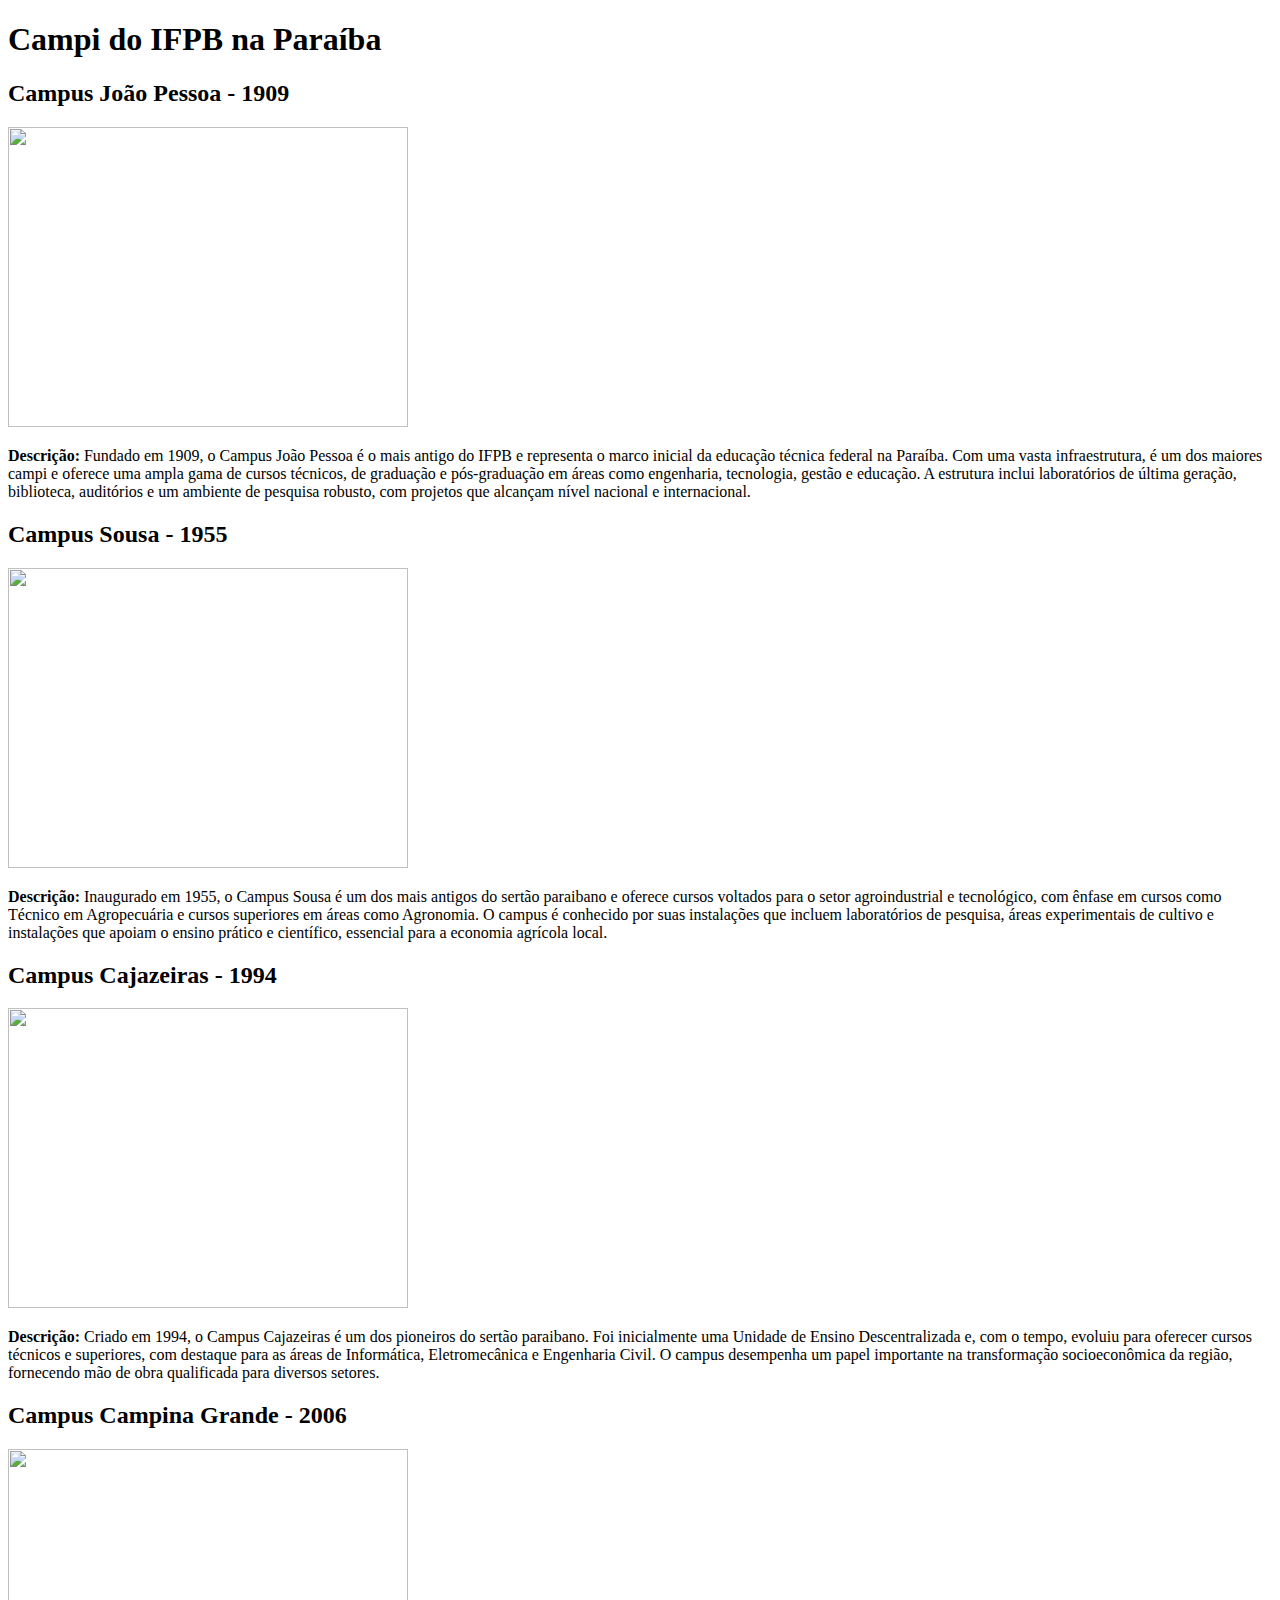
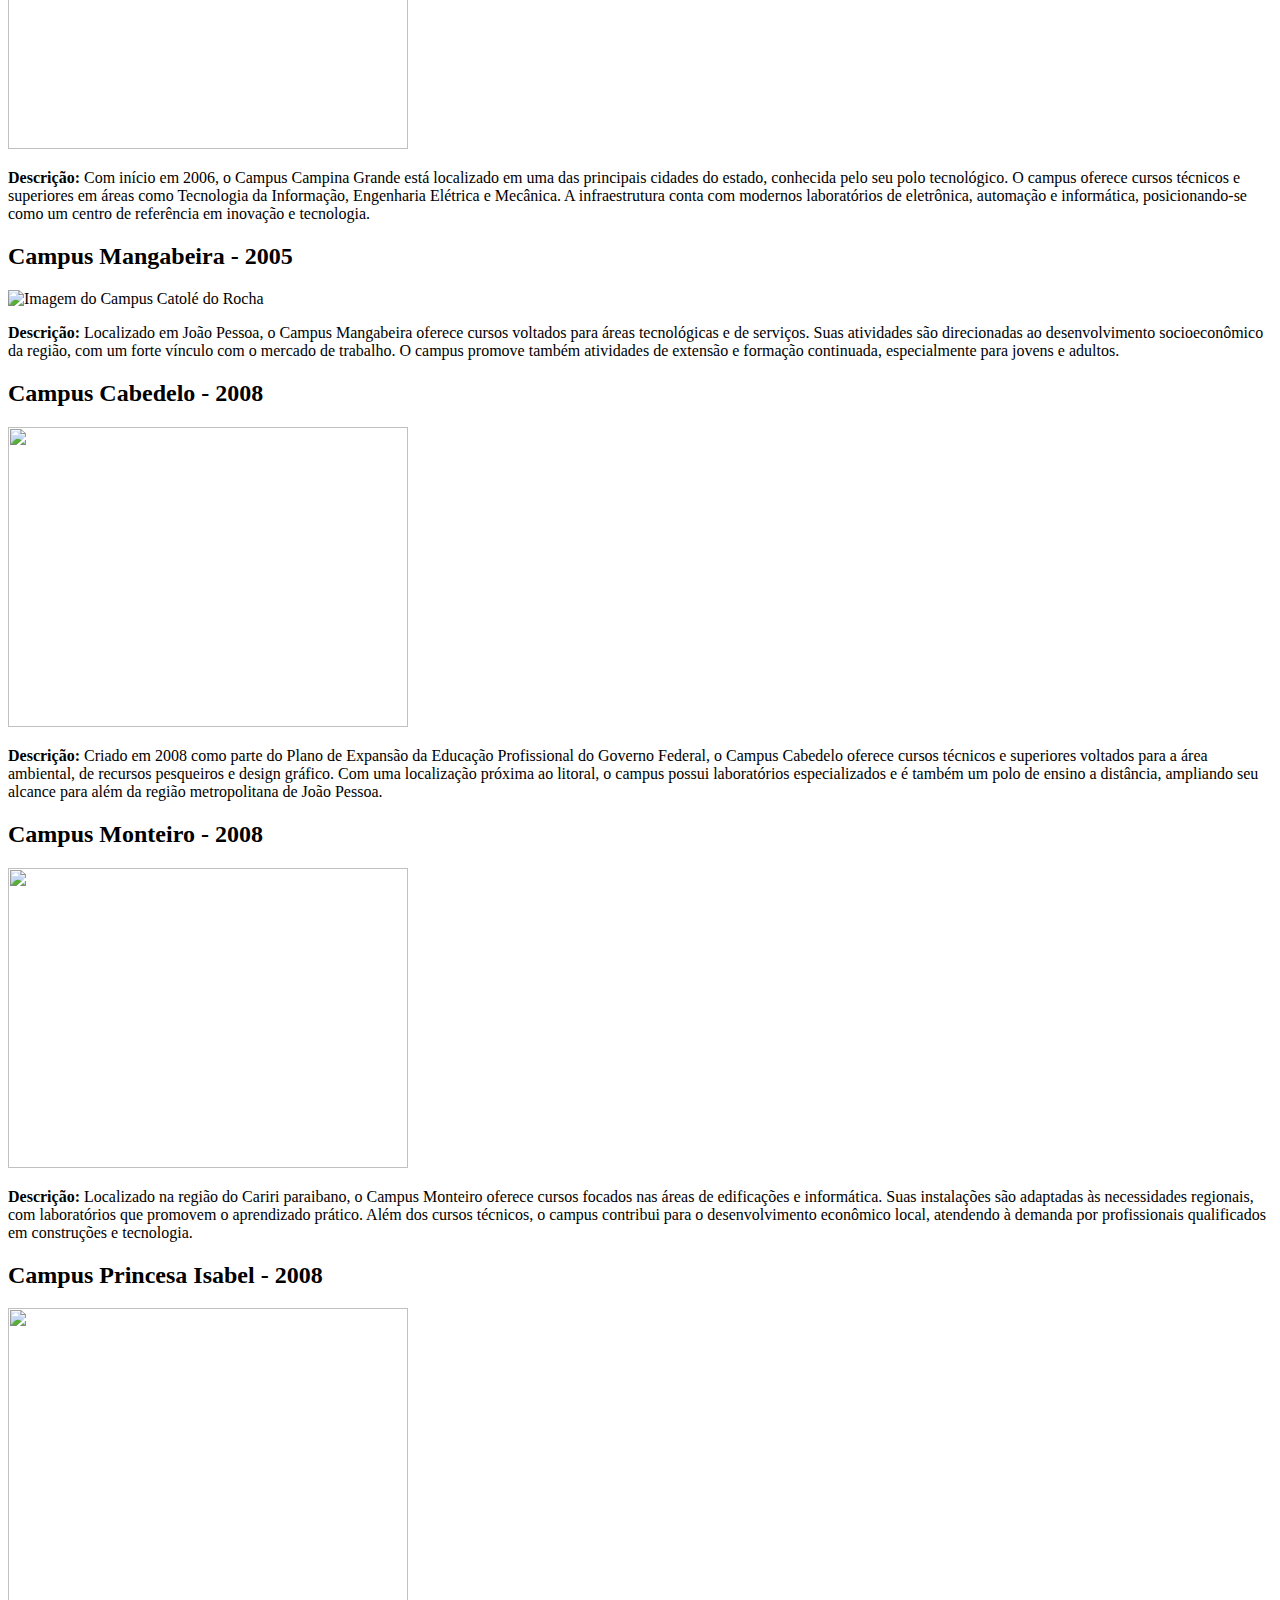
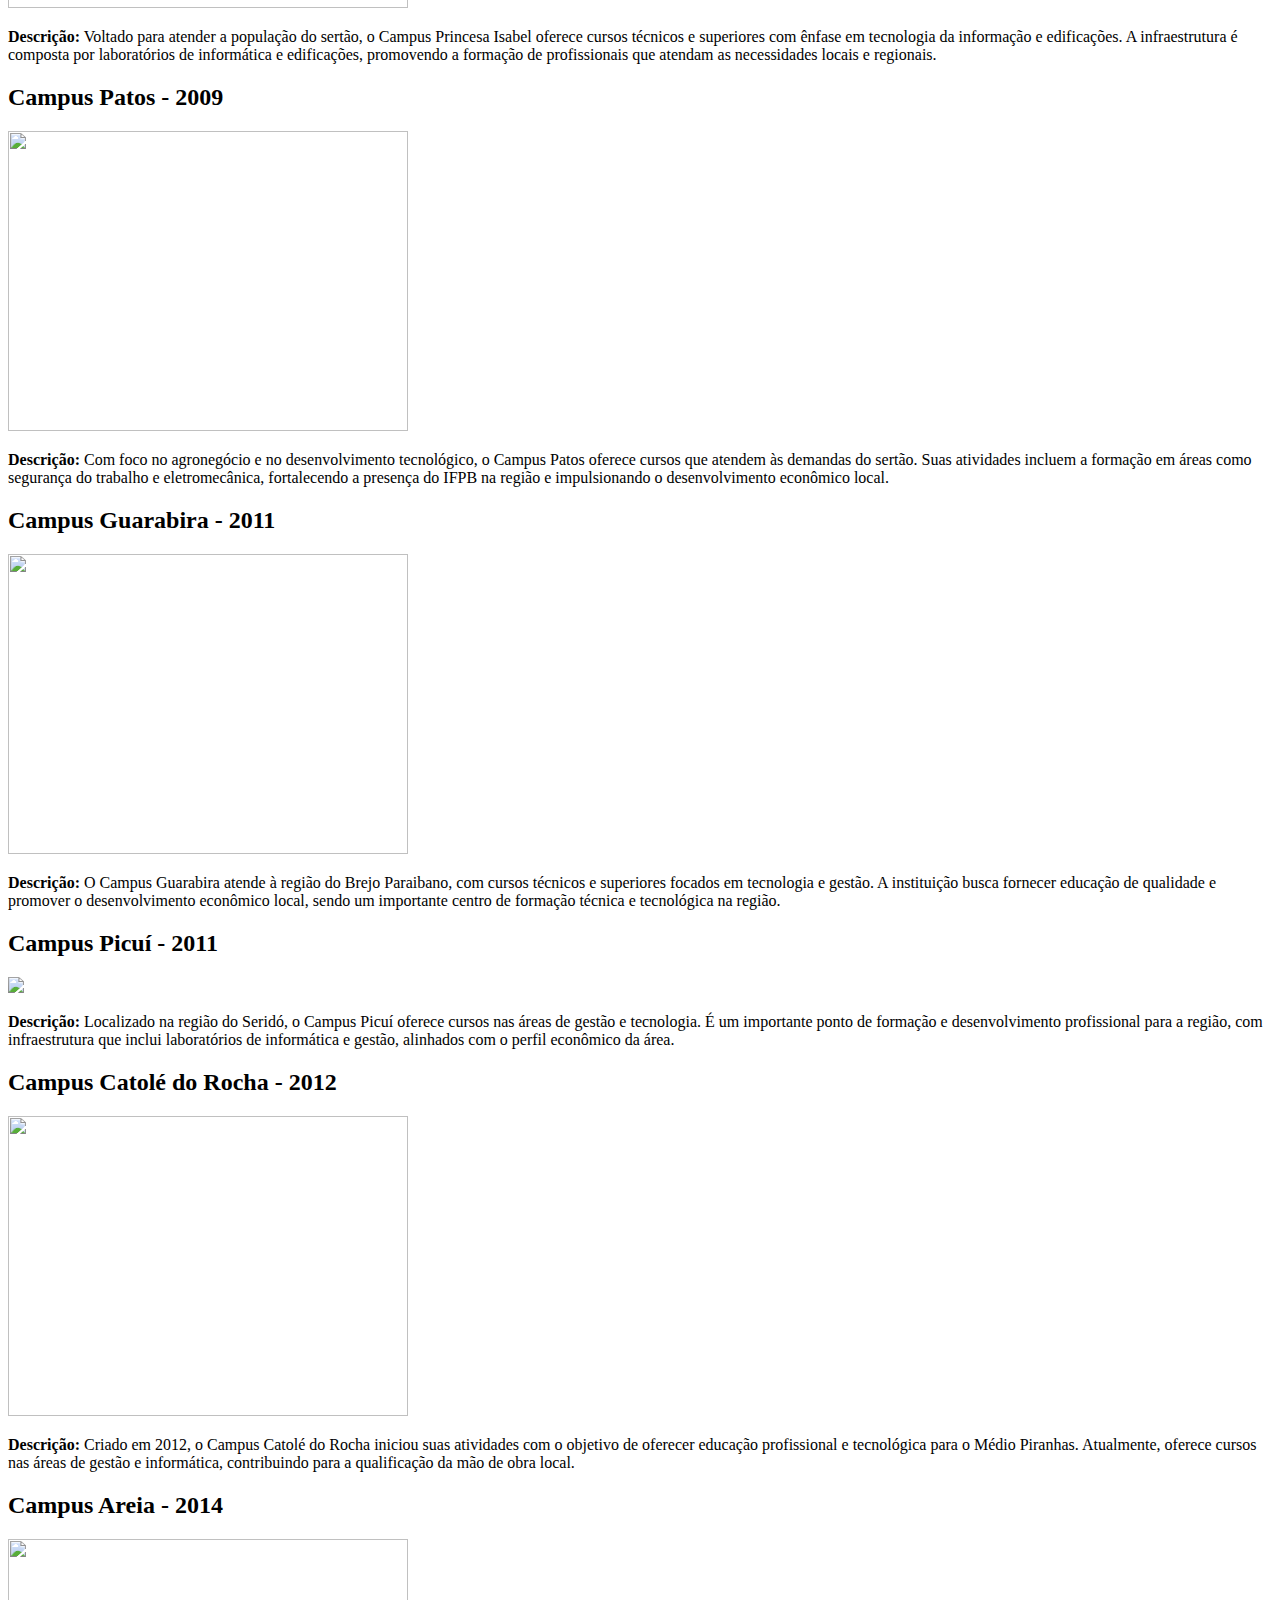
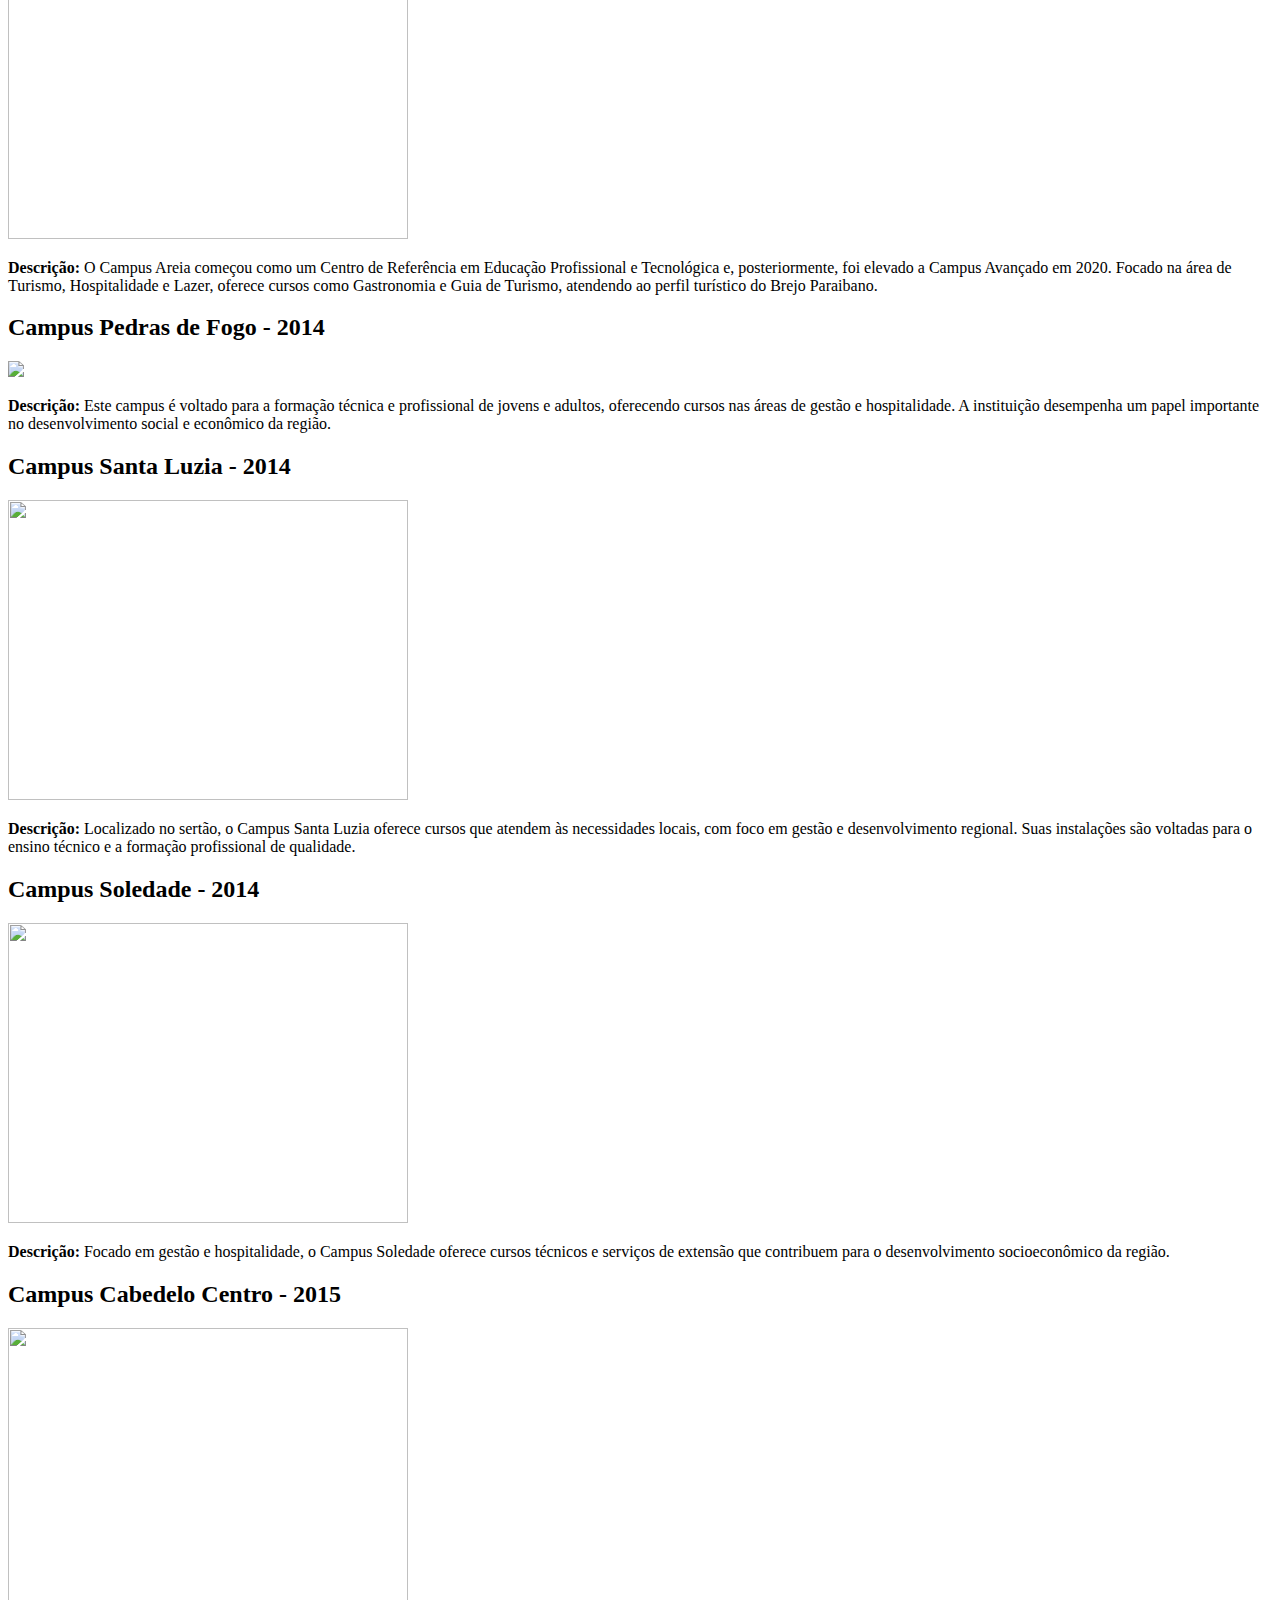
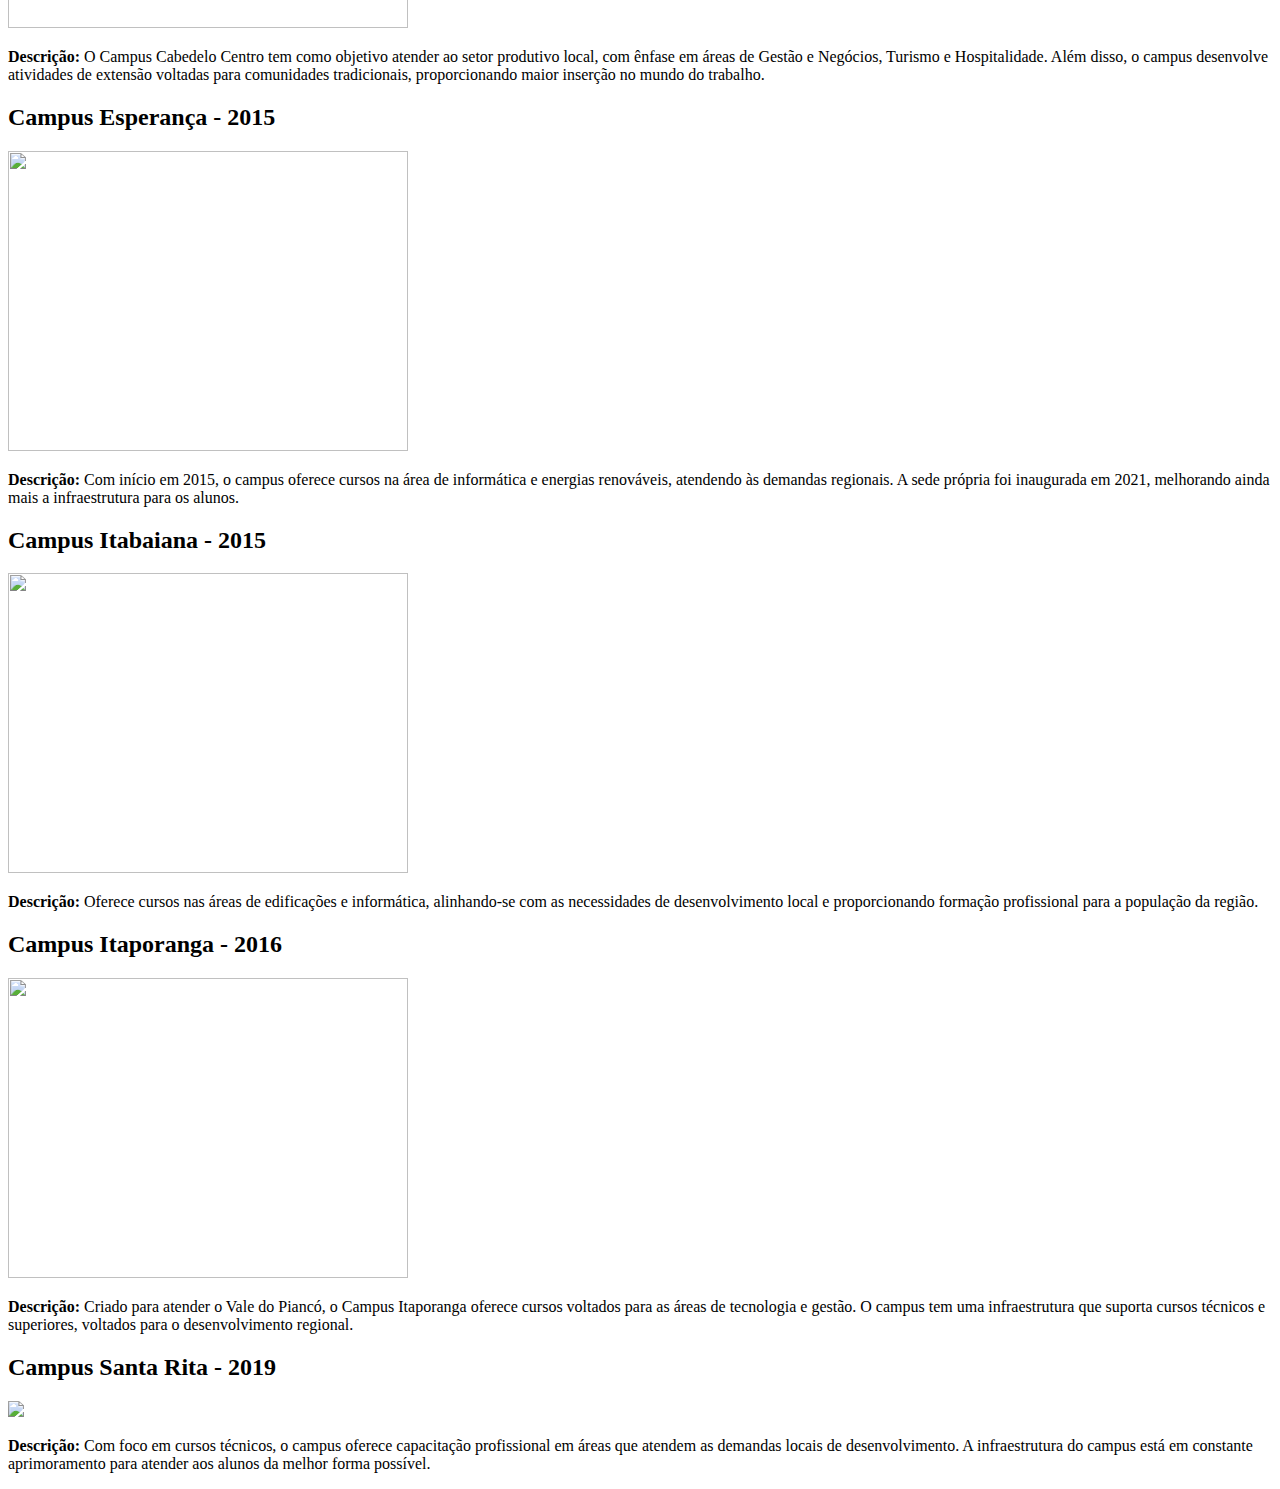
==== linhadotempo.html @ 0f3656cd "linha do tempo" ====
<!DOCTYPE html>
<html lang="pt-BR">
  <head>
    <meta charset="UTF-8" />
    <meta name="viewport" content="width=device-width, initial-scale=1.0" />
    <title>Campi do IFPB</title>
  </head>
  <body>
    <h1>Campi do IFPB na Paraíba</h1>

    <div>
      <h2>Campus João Pessoa - 1909</h2>
      <img src="https://www.ifpb.edu.br/exposicao-112-anos/fotos/etapa-8/ifpb.jpg/@@images/113992bf-f519-434d-93db-87a789341b83.jpeg" width="400" height="300">
      <p>
        <strong>Descrição:</strong> Fundado em 1909, o Campus João Pessoa é o
        mais antigo do IFPB e representa o marco inicial da educação técnica
        federal na Paraíba. Com uma vasta infraestrutura, é um dos maiores campi
        e oferece uma ampla gama de cursos técnicos, de graduação e
        pós-graduação em áreas como engenharia, tecnologia, gestão e educação. A
        estrutura inclui laboratórios de última geração, biblioteca, auditórios
        e um ambiente de pesquisa robusto, com projetos que alcançam nível
        nacional e internacional.
      </p>
    </div>

    <div>
      <h2>Campus Sousa - 1955</h2>
      <img src="https://estudante.ifpb.edu.br/media/noticias/imagens/266af547-e39e-40c4-b64d-3a8d2a67b89e.jpeg" width="400" height="300">
      <p>
        <strong>Descrição:</strong> Inaugurado em 1955, o Campus Sousa é um dos
        mais antigos do sertão paraibano e oferece cursos voltados para o setor
        agroindustrial e tecnológico, com ênfase em cursos como Técnico em
        Agropecuária e cursos superiores em áreas como Agronomia. O campus é
        conhecido por suas instalações que incluem laboratórios de pesquisa,
        áreas experimentais de cultivo e instalações que apoiam o ensino prático
        e científico, essencial para a economia agrícola local.
      </p>
    </div>

    <div>
      <h2>Campus Cajazeiras - 1994</h2>
      <img src="https://www.ifpb.edu.br/cajazeiras/site.jpg" width="400" height="300">
      <p>
        <strong>Descrição:</strong> Criado em 1994, o Campus Cajazeiras é um dos
        pioneiros do sertão paraibano. Foi inicialmente uma Unidade de Ensino
        Descentralizada e, com o tempo, evoluiu para oferecer cursos técnicos e
        superiores, com destaque para as áreas de Informática, Eletromecânica e
        Engenharia Civil. O campus desempenha um papel importante na
        transformação socioeconômica da região, fornecendo mão de obra
        qualificada para diversos setores.
      </p>
    </div>

    <div>
      <h2>Campus Campina Grande - 2006</h2>
      <img src="https://www.ifpb.edu.br/campinagrande/galeria-de-imagens/imagens-do-campus/dsc_0153.jpg" width="400" height="300">
      <p>
        <strong>Descrição:</strong> Com início em 2006, o Campus Campina Grande
        está localizado em uma das principais cidades do estado, conhecida pelo
        seu polo tecnológico. O campus oferece cursos técnicos e superiores em
        áreas como Tecnologia da Informação, Engenharia Elétrica e Mecânica. A
        infraestrutura conta com modernos laboratórios de eletrônica, automação
        e informática, posicionando-se como um centro de referência em inovação
        e tecnologia.
      </p>
    </div>

    <div>
      <h2>Campus Mangabeira - 2005</h2>
      <img src="caminho/da/imagem12.jpg" alt="Imagem do Campus Catolé do Rocha" width="400" height="300">
      <p>
        <strong>Descrição:</strong> Localizado em João Pessoa, o Campus
        Mangabeira oferece cursos voltados para áreas tecnológicas e de
        serviços. Suas atividades são direcionadas ao desenvolvimento
        socioeconômico da região, com um forte vínculo com o mercado de
        trabalho. O campus promove também atividades de extensão e formação
        continuada, especialmente para jovens e adultos.
      </p>
    </div>

    <div>
      <h2>Campus Cabedelo - 2008</h2>
      <img src="https://www.politicaetc.com.br/wp-content/uploads/2024/02/imagem_2024-02-29_102018128.png" width="400" height="300">
      <p>
        <strong>Descrição:</strong> Criado em 2008 como parte do Plano de
        Expansão da Educação Profissional do Governo Federal, o Campus Cabedelo
        oferece cursos técnicos e superiores voltados para a área ambiental, de
        recursos pesqueiros e design gráfico. Com uma localização próxima ao
        litoral, o campus possui laboratórios especializados e é também um polo
        de ensino a distância, ampliando seu alcance para além da região
        metropolitana de João Pessoa.
      </p>
    </div>

    <div>
      <h2>Campus Monteiro - 2008</h2>
      <img src="https://www.cref10.org.br/web3gestor/imagens_conteudo/1491583738.jpg" width="400" height="300">
      <p>
        <strong>Descrição:</strong> Localizado na região do Cariri paraibano, o
        Campus Monteiro oferece cursos focados nas áreas de edificações e
        informática. Suas instalações são adaptadas às necessidades regionais,
        com laboratórios que promovem o aprendizado prático. Além dos cursos
        técnicos, o campus contribui para o desenvolvimento econômico local,
        atendendo à demanda por profissionais qualificados em construções e
        tecnologia.
      </p>
    </div>

    <div>
      <h2>Campus Princesa Isabel - 2008</h2>
      <img src="https://paraibaja.com.br/wp-content/uploads/2020/12/IFPB-Princesa-Isabel.jpeg" width="400" height="300">
      <p>
        <strong>Descrição:</strong> Voltado para atender a população do sertão,
        o Campus Princesa Isabel oferece cursos técnicos e superiores com ênfase
        em tecnologia da informação e edificações. A infraestrutura é composta
        por laboratórios de informática e edificações, promovendo a formação de
        profissionais que atendam as necessidades locais e regionais.
      </p>
    </div>

    <div>
      <h2>Campus Patos - 2009</h2>
      <img src="https://www.portaltvsol.com/images/fotos_p2_news/65e8a564aaefa_083a99f6-9bc9-471e-a5fa-1f0ec093dc5d.jpeg" width="400" height="300">
      <p>
        <strong>Descrição:</strong> Com foco no agronegócio e no desenvolvimento
        tecnológico, o Campus Patos oferece cursos que atendem às demandas do
        sertão. Suas atividades incluem a formação em áreas como segurança do
        trabalho e eletromecânica, fortalecendo a presença do IFPB na região e
        impulsionando o desenvolvimento econômico local.
      </p>
    </div>

    <div>
      <h2>Campus Guarabira - 2011</h2>
      <img src="https://www.ifpb.edu.br/guarabira/galeria-de-imagens/foto-guarabira.jpg" width="400" height="300">
      <p>
        <strong>Descrição:</strong> O Campus Guarabira atende à região do Brejo
        Paraibano, com cursos técnicos e superiores focados em tecnologia e
        gestão. A instituição busca fornecer educação de qualidade e promover o
        desenvolvimento econômico local, sendo um importante centro de formação
        técnica e tecnológica na região.
      </p>
    </div>

    <div>
      <h2>Campus Picuí - 2011</h2>
      <img src="https://www.ifpb.edu.br/picui/noticias/2017/04/curso-de-agroecologia-do-campus-picui-conquista-conceito-4-0/21.jpg/@@images/b941b429-6552-4165-b0cd-b3bd07c3aa74.jpeg"400" height="300">
      <p>
        <strong>Descrição:</strong> Localizado na região do Seridó, o Campus
        Picuí oferece cursos nas áreas de gestão e tecnologia. É um importante
        ponto de formação e desenvolvimento profissional para a região, com
        infraestrutura que inclui laboratórios de informática e gestão,
        alinhados com o perfil econômico da área.
      </p>
    </div>

    <div>
      <h2>Campus Catolé do Rocha - 2012</h2>
      <img src="https://mauriliojunior.com/wp-content/uploads/2023/08/ifpb.jpg" width="400" height="300">
      <p>
        <strong>Descrição:</strong> Criado em 2012, o Campus Catolé do Rocha
        iniciou suas atividades com o objetivo de oferecer educação profissional
        e tecnológica para o Médio Piranhas. Atualmente, oferece cursos nas
        áreas de gestão e informática, contribuindo para a qualificação da mão
        de obra local.
      </p>
    </div>

    <div>
      <h2>Campus Areia - 2014</h2>
      <img src="https://www.ifpb.edu.br/noticias/2021/01/autonomia-do-campus-areia-e-comemorada-por-diversos-setores/fachada-campus-areia-redimensionada.jpg/@@images/80f70644-9394-4dfc-a4ed-65ad3a7f7152.jpeg" width="400" height="300">
      <p>
        <strong>Descrição:</strong> O Campus Areia começou como um Centro de
        Referência em Educação Profissional e Tecnológica e, posteriormente, foi
        elevado a Campus Avançado em 2020. Focado na área de Turismo,
        Hospitalidade e Lazer, oferece cursos como Gastronomia e Guia de
        Turismo, atendendo ao perfil turístico do Brejo Paraibano.
      </p>
    </div>

    <div>
      <h2>Campus Pedras de Fogo - 2014</h2>
      <img src="https://paraibaja.com.br/wp-content/uploads/2020/01/IFPB-Campus-Picu%C3%AD.jpg"400" height="300">
      <p>
        <strong>Descrição:</strong> Este campus é voltado para a formação
        técnica e profissional de jovens e adultos, oferecendo cursos nas áreas
        de gestão e hospitalidade. A instituição desempenha um papel importante
        no desenvolvimento social e econômico da região.
      </p>
    </div>

    <div>
      <h2>Campus Santa Luzia - 2014</h2>
      <img src="https://www.politicaetc.com.br/wp-content/uploads/2023/06/0a3dc4a8-0448-45e8-99fe-2ad52cb35e6d.jpeg" width="400" height="300">
      <p>
        <strong>Descrição:</strong> Localizado no sertão, o Campus Santa Luzia
        oferece cursos que atendem às necessidades locais, com foco em gestão e
        desenvolvimento regional. Suas instalações são voltadas para o ensino
        técnico e a formação profissional de qualidade.
      </p>
    </div>

    <div>
      <h2>Campus Soledade - 2014</h2>
      <img src="https://www.ifpb.edu.br/soledade/galeria-de-imagens/frente.jpg" width="400" height="300">
      <p>
        <strong>Descrição:</strong> Focado em gestão e hospitalidade, o Campus
        Soledade oferece cursos técnicos e serviços de extensão que contribuem
        para o desenvolvimento socioeconômico da região.
      </p>
    </div>

    <div>
      <h2>Campus Cabedelo Centro - 2015</h2>
      <img src="https://www.ifpb.edu.br/cabedelocentro/galeria-de-imagens/20160812_101047.jpg" width="400" height="300">
      <p>
        <strong>Descrição:</strong> O Campus Cabedelo Centro tem como objetivo
        atender ao setor produtivo local, com ênfase em áreas de Gestão e
        Negócios, Turismo e Hospitalidade. Além disso, o campus desenvolve
        atividades de extensão voltadas para comunidades tradicionais,
        proporcionando maior inserção no mundo do trabalho.
      </p>
    </div>

    <div>
      <h2>Campus Esperança - 2015</h2>
      <img src="https://mauriliojunior.com/wp-content/uploads/2021/10/ifpb-joao-pessoa.jpg" width="400" height="300">
      <p>
        <strong>Descrição:</strong> Com início em 2015, o campus oferece cursos
        na área de informática e energias renováveis, atendendo às demandas
        regionais. A sede própria foi inaugurada em 2021, melhorando ainda mais
        a infraestrutura para os alunos.
      </p>
    </div>

    <div>
      <h2>Campus Itabaiana - 2015</h2>
      <img src="https://www.ifpb.edu.br/noticias/2018/06/campus-do-ifpb-em-itabaiana-e-inaugurado-pelo-ministro-da-educacao/campus-itabaiana.jpeg/@@images/2f2fe079-318a-4c67-ba97-529d76c772b0.jpeg" width="400" height="300">
      <p>
        <strong>Descrição:</strong> Oferece cursos nas áreas de edificações e
        informática, alinhando-se com as necessidades de desenvolvimento local e
        proporcionando formação profissional para a população da região.
      </p>
    </div>

    <div>
      <h2>Campus Itaporanga - 2016</h2>
      <img src="https://encrypted-tbn0.gstatic.com/images?q=tbn:ANd9GcRtaIhjpHnIzutmH9YFP4WNxgBejJ19qM6ORH3A8iobWQ7-IHyYSnGNLHaiOz-nhXSBiUM&usqp=CAU" width="400" height="300">
      <p>
        <strong>Descrição:</strong> Criado para atender o Vale do Piancó, o
        Campus Itaporanga oferece cursos voltados para as áreas de tecnologia e
        gestão. O campus tem uma infraestrutura que suporta cursos técnicos e
        superiores, voltados para o desenvolvimento regional.
      </p>
    </div>

    <div>
      <h2>Campus Santa Rita - 2019</h2>
      <img src="https://www.ifpb.edu.br/santarita/imagens/foto-campus.jpeg"400" height="300">
      <p>
        <strong>Descrição:</strong> Com foco em cursos técnicos, o campus
        oferece capacitação profissional em áreas que atendem as demandas locais
        de desenvolvimento. A infraestrutura do campus está em constante
        aprimoramento para atender aos alunos da melhor forma possível.
      </p>
    </div>
  </body>
</html>
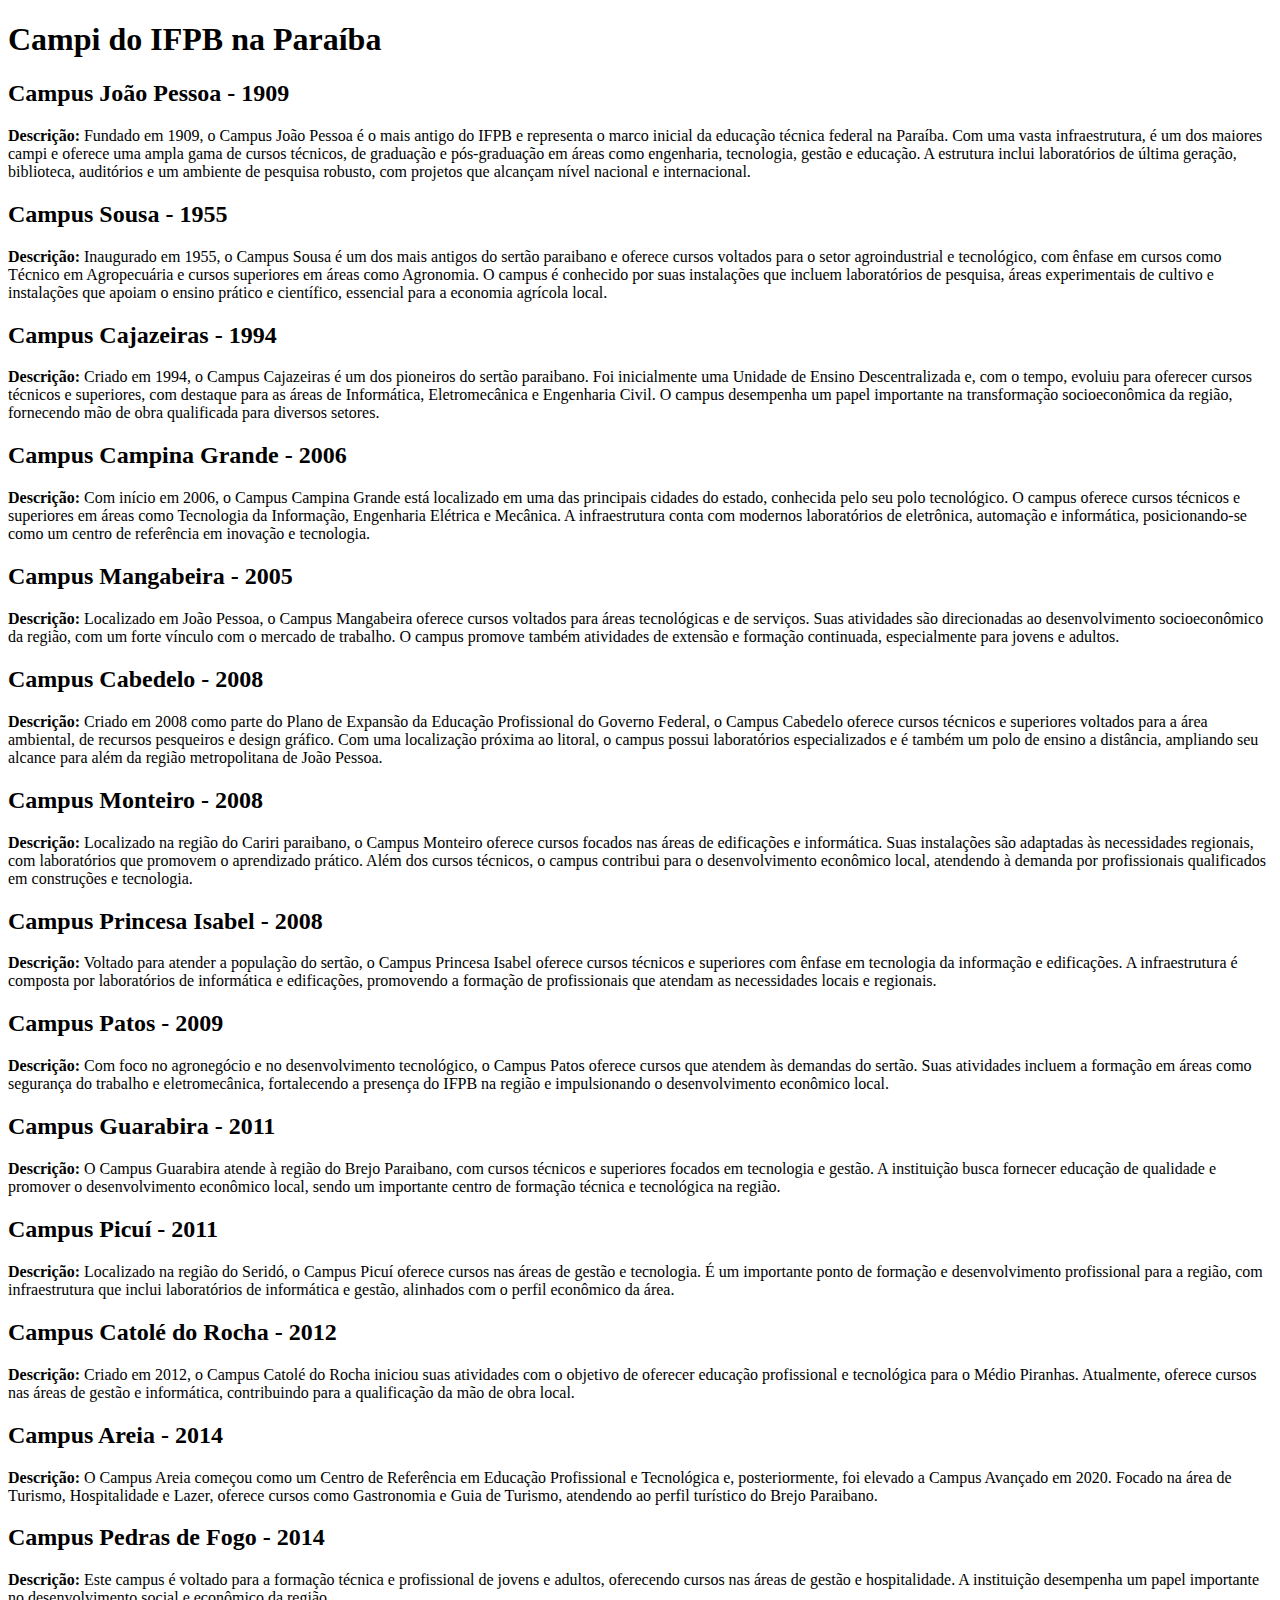
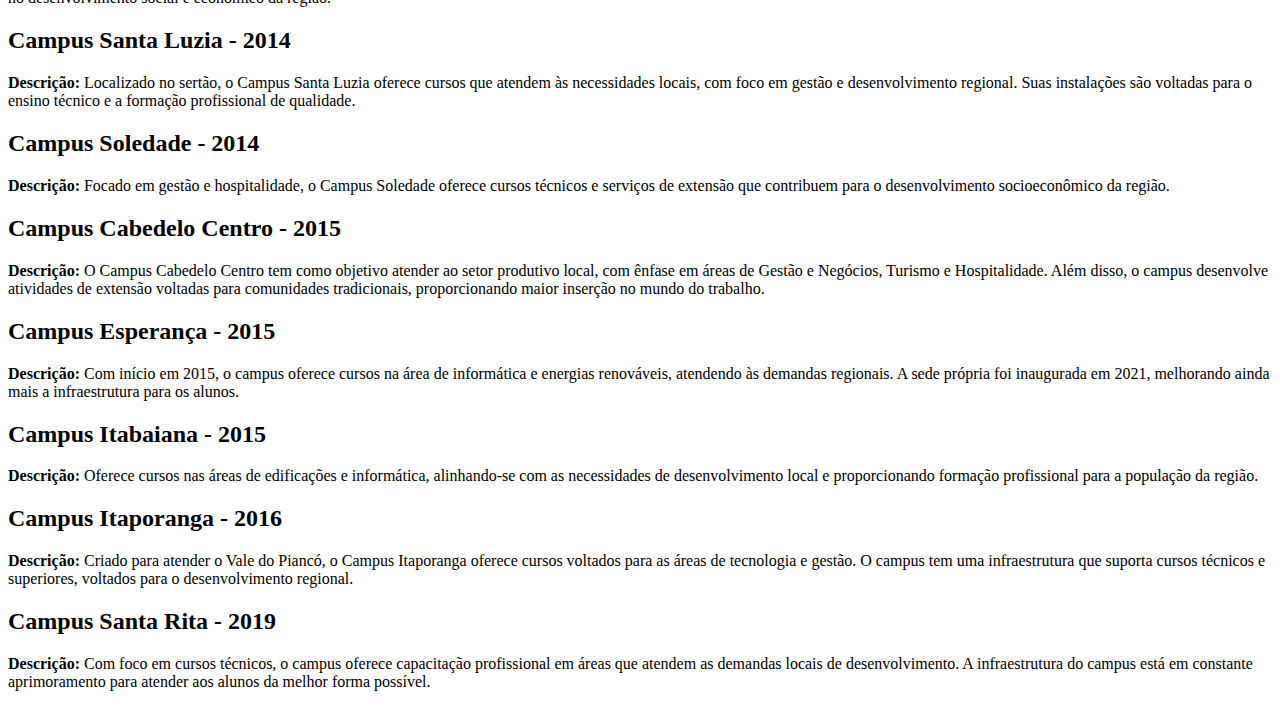
==== commit 2c8c5928: "Create linhadotempo.html" ====
--- a/linhadotempo.html
+++ b/linhadotempo.html
@@ -10,7 +10,6 @@
 
     <div>
       <h2>Campus João Pessoa - 1909</h2>
-      <img src="https://www.ifpb.edu.br/exposicao-112-anos/fotos/etapa-8/ifpb.jpg/@@images/113992bf-f519-434d-93db-87a789341b83.jpeg" width="400" height="300">
       <p>
         <strong>Descrição:</strong> Fundado em 1909, o Campus João Pessoa é o
         mais antigo do IFPB e representa o marco inicial da educação técnica
@@ -25,7 +24,6 @@
 
     <div>
       <h2>Campus Sousa - 1955</h2>
-      <img src="https://estudante.ifpb.edu.br/media/noticias/imagens/266af547-e39e-40c4-b64d-3a8d2a67b89e.jpeg" width="400" height="300">
       <p>
         <strong>Descrição:</strong> Inaugurado em 1955, o Campus Sousa é um dos
         mais antigos do sertão paraibano e oferece cursos voltados para o setor
@@ -39,7 +37,6 @@
 
     <div>
       <h2>Campus Cajazeiras - 1994</h2>
-      <img src="https://www.ifpb.edu.br/cajazeiras/site.jpg" width="400" height="300">
       <p>
         <strong>Descrição:</strong> Criado em 1994, o Campus Cajazeiras é um dos
         pioneiros do sertão paraibano. Foi inicialmente uma Unidade de Ensino
@@ -53,7 +50,6 @@
 
     <div>
       <h2>Campus Campina Grande - 2006</h2>
-      <img src="https://www.ifpb.edu.br/campinagrande/galeria-de-imagens/imagens-do-campus/dsc_0153.jpg" width="400" height="300">
       <p>
         <strong>Descrição:</strong> Com início em 2006, o Campus Campina Grande
         está localizado em uma das principais cidades do estado, conhecida pelo
@@ -67,7 +63,6 @@
 
     <div>
       <h2>Campus Mangabeira - 2005</h2>
-      <img src="caminho/da/imagem12.jpg" alt="Imagem do Campus Catolé do Rocha" width="400" height="300">
       <p>
         <strong>Descrição:</strong> Localizado em João Pessoa, o Campus
         Mangabeira oferece cursos voltados para áreas tecnológicas e de
@@ -80,7 +75,6 @@
 
     <div>
       <h2>Campus Cabedelo - 2008</h2>
-      <img src="https://www.politicaetc.com.br/wp-content/uploads/2024/02/imagem_2024-02-29_102018128.png" width="400" height="300">
       <p>
         <strong>Descrição:</strong> Criado em 2008 como parte do Plano de
         Expansão da Educação Profissional do Governo Federal, o Campus Cabedelo
@@ -94,7 +88,6 @@
 
     <div>
       <h2>Campus Monteiro - 2008</h2>
-      <img src="https://www.cref10.org.br/web3gestor/imagens_conteudo/1491583738.jpg" width="400" height="300">
       <p>
         <strong>Descrição:</strong> Localizado na região do Cariri paraibano, o
         Campus Monteiro oferece cursos focados nas áreas de edificações e
@@ -108,7 +101,6 @@
 
     <div>
       <h2>Campus Princesa Isabel - 2008</h2>
-      <img src="https://paraibaja.com.br/wp-content/uploads/2020/12/IFPB-Princesa-Isabel.jpeg" width="400" height="300">
       <p>
         <strong>Descrição:</strong> Voltado para atender a população do sertão,
         o Campus Princesa Isabel oferece cursos técnicos e superiores com ênfase
@@ -120,7 +112,6 @@
 
     <div>
       <h2>Campus Patos - 2009</h2>
-      <img src="https://www.portaltvsol.com/images/fotos_p2_news/65e8a564aaefa_083a99f6-9bc9-471e-a5fa-1f0ec093dc5d.jpeg" width="400" height="300">
       <p>
         <strong>Descrição:</strong> Com foco no agronegócio e no desenvolvimento
         tecnológico, o Campus Patos oferece cursos que atendem às demandas do
@@ -132,7 +123,6 @@
 
     <div>
       <h2>Campus Guarabira - 2011</h2>
-      <img src="https://www.ifpb.edu.br/guarabira/galeria-de-imagens/foto-guarabira.jpg" width="400" height="300">
       <p>
         <strong>Descrição:</strong> O Campus Guarabira atende à região do Brejo
         Paraibano, com cursos técnicos e superiores focados em tecnologia e
@@ -144,7 +134,6 @@
 
     <div>
       <h2>Campus Picuí - 2011</h2>
-      <img src="https://www.ifpb.edu.br/picui/noticias/2017/04/curso-de-agroecologia-do-campus-picui-conquista-conceito-4-0/21.jpg/@@images/b941b429-6552-4165-b0cd-b3bd07c3aa74.jpeg"400" height="300">
       <p>
         <strong>Descrição:</strong> Localizado na região do Seridó, o Campus
         Picuí oferece cursos nas áreas de gestão e tecnologia. É um importante
@@ -156,7 +145,6 @@
 
     <div>
       <h2>Campus Catolé do Rocha - 2012</h2>
-      <img src="https://mauriliojunior.com/wp-content/uploads/2023/08/ifpb.jpg" width="400" height="300">
       <p>
         <strong>Descrição:</strong> Criado em 2012, o Campus Catolé do Rocha
         iniciou suas atividades com o objetivo de oferecer educação profissional
@@ -168,7 +156,6 @@
 
     <div>
       <h2>Campus Areia - 2014</h2>
-      <img src="https://www.ifpb.edu.br/noticias/2021/01/autonomia-do-campus-areia-e-comemorada-por-diversos-setores/fachada-campus-areia-redimensionada.jpg/@@images/80f70644-9394-4dfc-a4ed-65ad3a7f7152.jpeg" width="400" height="300">
       <p>
         <strong>Descrição:</strong> O Campus Areia começou como um Centro de
         Referência em Educação Profissional e Tecnológica e, posteriormente, foi
@@ -180,7 +167,6 @@
 
     <div>
       <h2>Campus Pedras de Fogo - 2014</h2>
-      <img src="https://paraibaja.com.br/wp-content/uploads/2020/01/IFPB-Campus-Picu%C3%AD.jpg"400" height="300">
       <p>
         <strong>Descrição:</strong> Este campus é voltado para a formação
         técnica e profissional de jovens e adultos, oferecendo cursos nas áreas
@@ -191,7 +177,6 @@
 
     <div>
       <h2>Campus Santa Luzia - 2014</h2>
-      <img src="https://www.politicaetc.com.br/wp-content/uploads/2023/06/0a3dc4a8-0448-45e8-99fe-2ad52cb35e6d.jpeg" width="400" height="300">
       <p>
         <strong>Descrição:</strong> Localizado no sertão, o Campus Santa Luzia
         oferece cursos que atendem às necessidades locais, com foco em gestão e
@@ -202,7 +187,6 @@
 
     <div>
       <h2>Campus Soledade - 2014</h2>
-      <img src="https://www.ifpb.edu.br/soledade/galeria-de-imagens/frente.jpg" width="400" height="300">
       <p>
         <strong>Descrição:</strong> Focado em gestão e hospitalidade, o Campus
         Soledade oferece cursos técnicos e serviços de extensão que contribuem
@@ -212,7 +196,6 @@
 
     <div>
       <h2>Campus Cabedelo Centro - 2015</h2>
-      <img src="https://www.ifpb.edu.br/cabedelocentro/galeria-de-imagens/20160812_101047.jpg" width="400" height="300">
       <p>
         <strong>Descrição:</strong> O Campus Cabedelo Centro tem como objetivo
         atender ao setor produtivo local, com ênfase em áreas de Gestão e
@@ -224,7 +207,6 @@
 
     <div>
       <h2>Campus Esperança - 2015</h2>
-      <img src="https://mauriliojunior.com/wp-content/uploads/2021/10/ifpb-joao-pessoa.jpg" width="400" height="300">
       <p>
         <strong>Descrição:</strong> Com início em 2015, o campus oferece cursos
         na área de informática e energias renováveis, atendendo às demandas
@@ -235,7 +217,6 @@
 
     <div>
       <h2>Campus Itabaiana - 2015</h2>
-      <img src="https://www.ifpb.edu.br/noticias/2018/06/campus-do-ifpb-em-itabaiana-e-inaugurado-pelo-ministro-da-educacao/campus-itabaiana.jpeg/@@images/2f2fe079-318a-4c67-ba97-529d76c772b0.jpeg" width="400" height="300">
       <p>
         <strong>Descrição:</strong> Oferece cursos nas áreas de edificações e
         informática, alinhando-se com as necessidades de desenvolvimento local e
@@ -245,7 +226,6 @@
 
     <div>
       <h2>Campus Itaporanga - 2016</h2>
-      <img src="https://encrypted-tbn0.gstatic.com/images?q=tbn:ANd9GcRtaIhjpHnIzutmH9YFP4WNxgBejJ19qM6ORH3A8iobWQ7-IHyYSnGNLHaiOz-nhXSBiUM&usqp=CAU" width="400" height="300">
       <p>
         <strong>Descrição:</strong> Criado para atender o Vale do Piancó, o
         Campus Itaporanga oferece cursos voltados para as áreas de tecnologia e
@@ -256,7 +236,6 @@
 
     <div>
       <h2>Campus Santa Rita - 2019</h2>
-      <img src="https://www.ifpb.edu.br/santarita/imagens/foto-campus.jpeg"400" height="300">
       <p>
         <strong>Descrição:</strong> Com foco em cursos técnicos, o campus
         oferece capacitação profissional em áreas que atendem as demandas locais
@@ -265,4 +244,4 @@
       </p>
     </div>
   </body>
-</html>+</html>
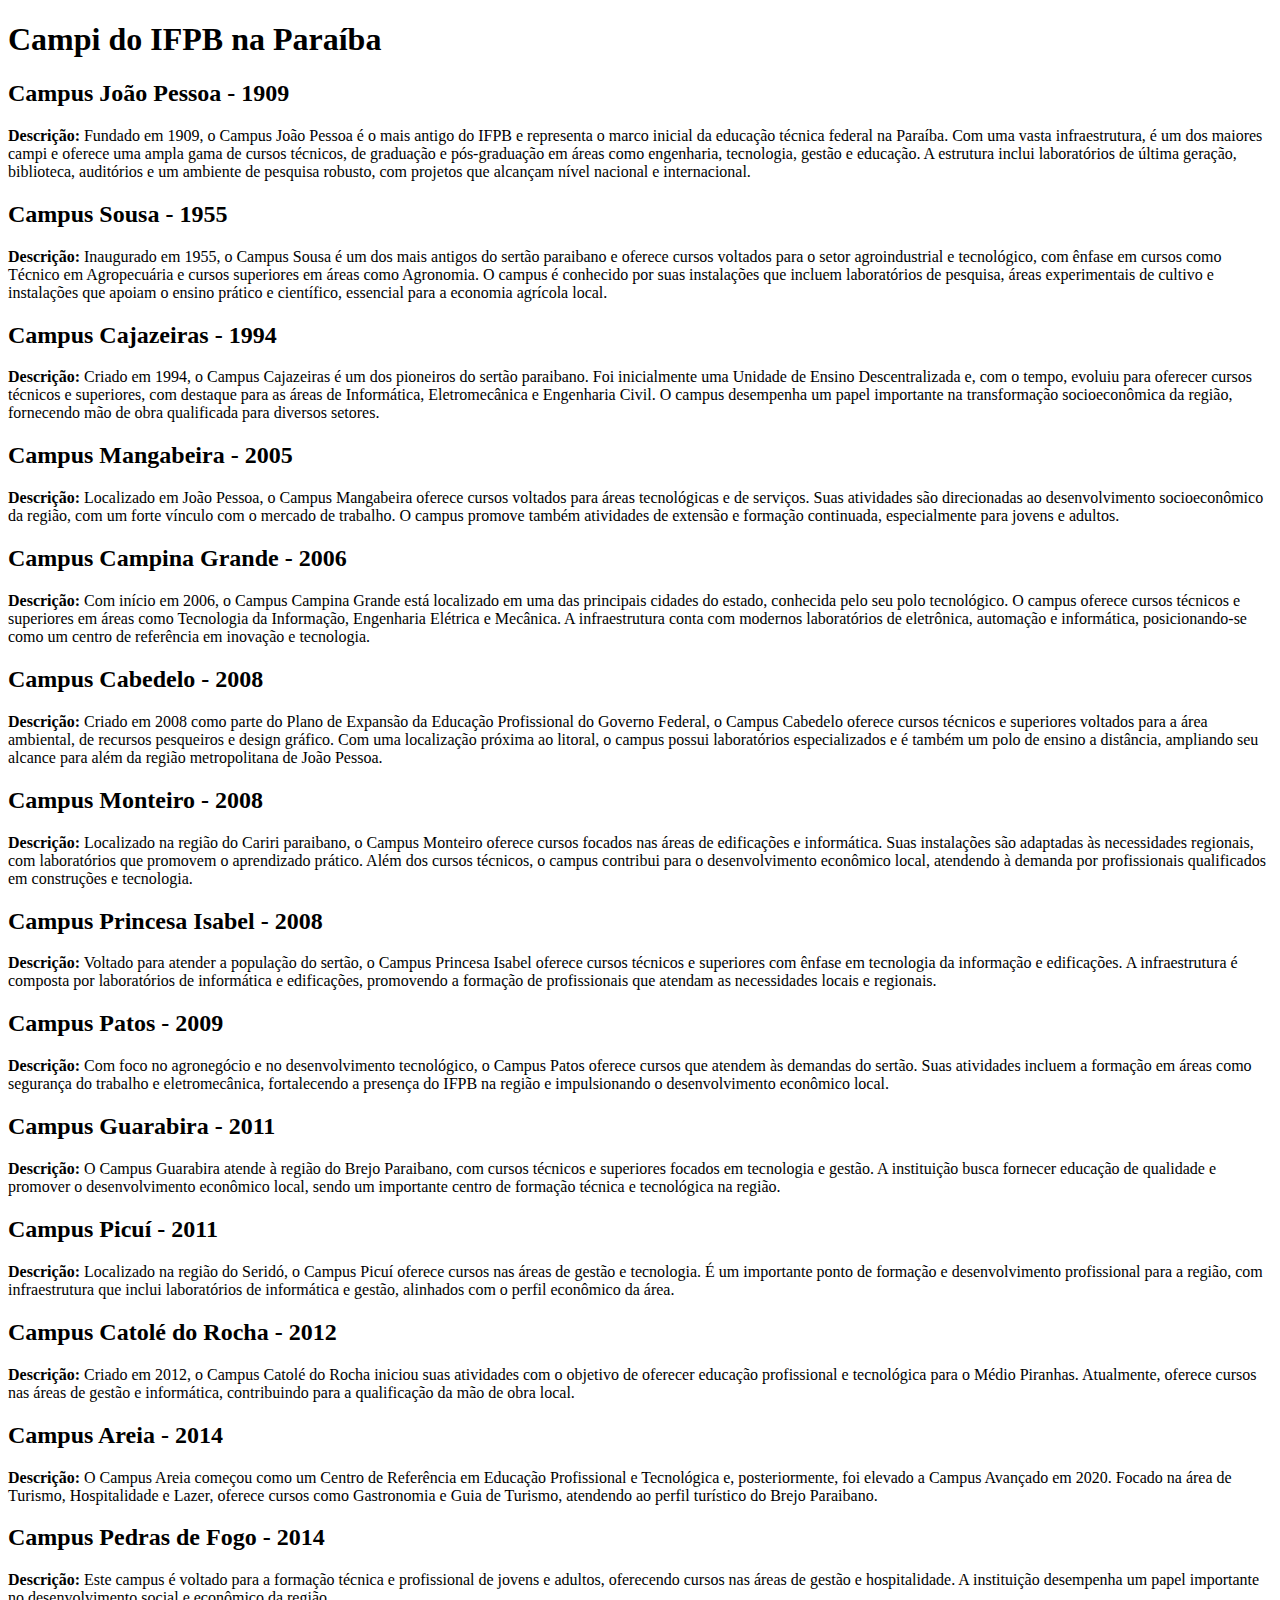
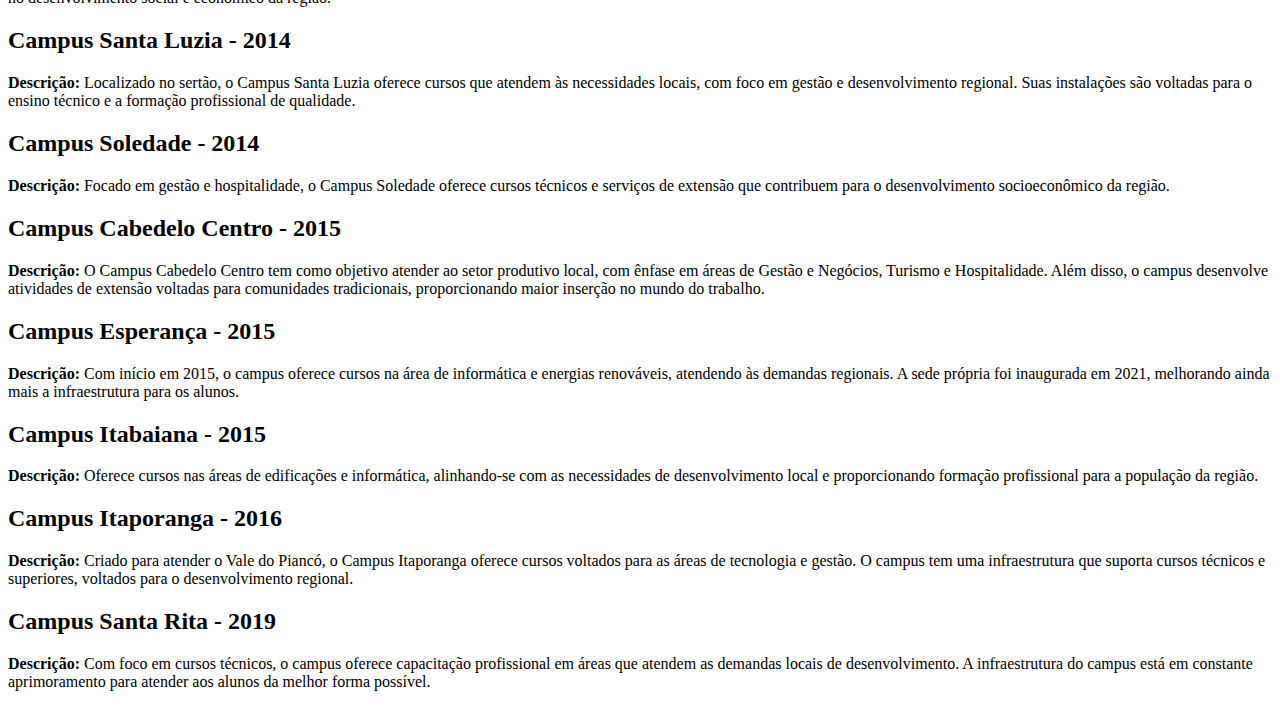
==== commit 14621120: "Correção" ====
--- a/linhadotempo.html
+++ b/linhadotempo.html
@@ -49,6 +49,18 @@
     </div>
 
     <div>
+      <h2>Campus Mangabeira - 2005</h2>
+      <p>
+        <strong>Descrição:</strong> Localizado em João Pessoa, o Campus
+        Mangabeira oferece cursos voltados para áreas tecnológicas e de
+        serviços. Suas atividades são direcionadas ao desenvolvimento
+        socioeconômico da região, com um forte vínculo com o mercado de
+        trabalho. O campus promove também atividades de extensão e formação
+        continuada, especialmente para jovens e adultos.
+      </p>
+    </div>
+
+    <div>
       <h2>Campus Campina Grande - 2006</h2>
       <p>
         <strong>Descrição:</strong> Com início em 2006, o Campus Campina Grande
@@ -60,19 +72,7 @@
         e tecnologia.
       </p>
     </div>
-
-    <div>
-      <h2>Campus Mangabeira - 2005</h2>
-      <p>
-        <strong>Descrição:</strong> Localizado em João Pessoa, o Campus
-        Mangabeira oferece cursos voltados para áreas tecnológicas e de
-        serviços. Suas atividades são direcionadas ao desenvolvimento
-        socioeconômico da região, com um forte vínculo com o mercado de
-        trabalho. O campus promove também atividades de extensão e formação
-        continuada, especialmente para jovens e adultos.
-      </p>
-    </div>
-
+    
     <div>
       <h2>Campus Cabedelo - 2008</h2>
       <p>
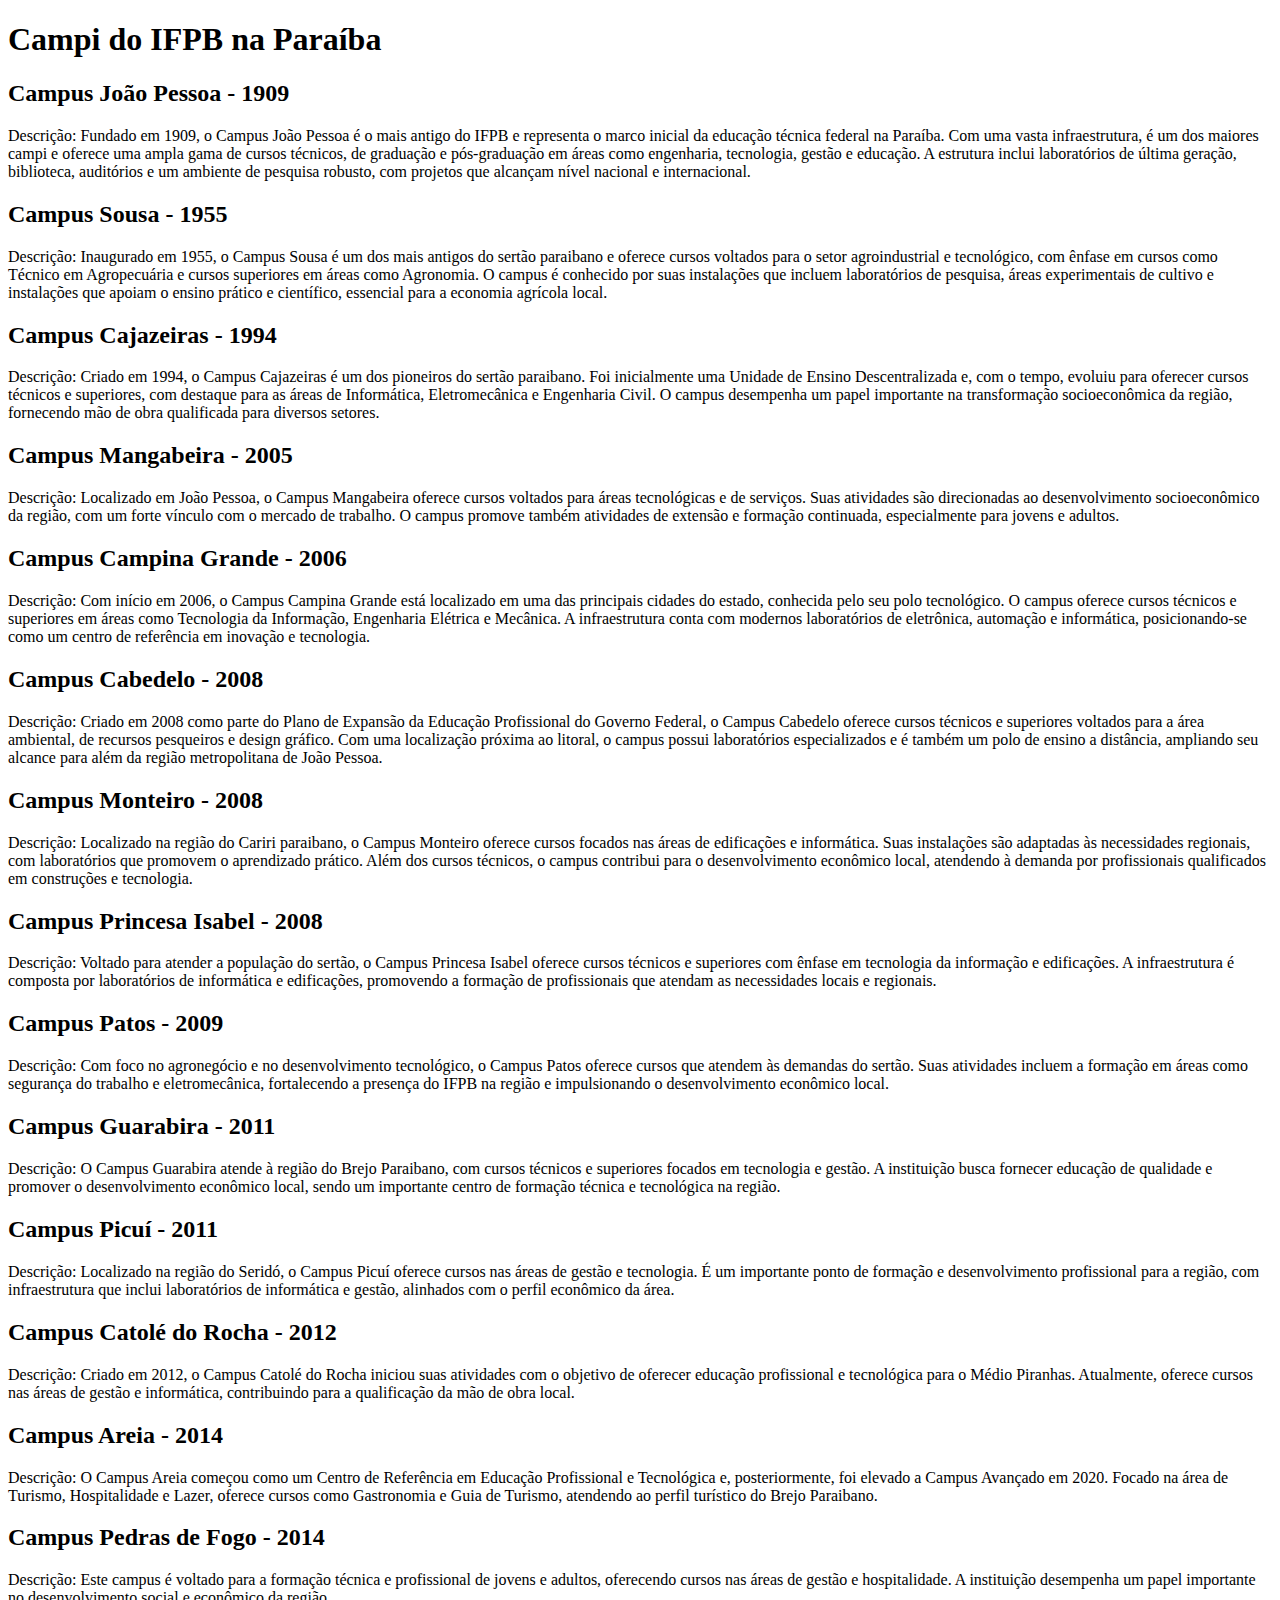
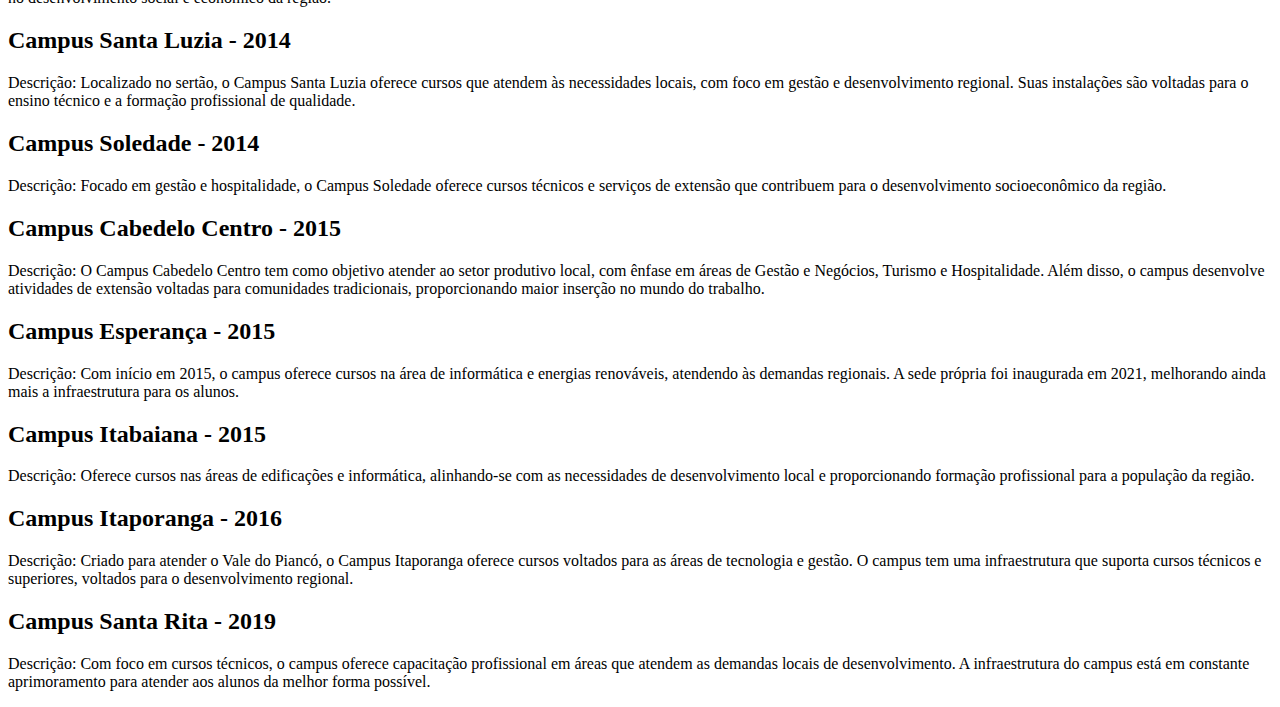
==== commit 192461e2: "linhadotempo.html" ====
--- a/linhadotempo.html
+++ b/linhadotempo.html
@@ -11,7 +11,7 @@
     <div>
       <h2>Campus João Pessoa - 1909</h2>
       <p>
-        <strong>Descrição:</strong> Fundado em 1909, o Campus João Pessoa é o
+        Descrição: Fundado em 1909, o Campus João Pessoa é o
         mais antigo do IFPB e representa o marco inicial da educação técnica
         federal na Paraíba. Com uma vasta infraestrutura, é um dos maiores campi
         e oferece uma ampla gama de cursos técnicos, de graduação e
@@ -25,7 +25,7 @@
     <div>
       <h2>Campus Sousa - 1955</h2>
       <p>
-        <strong>Descrição:</strong> Inaugurado em 1955, o Campus Sousa é um dos
+        Descrição: Inaugurado em 1955, o Campus Sousa é um dos
         mais antigos do sertão paraibano e oferece cursos voltados para o setor
         agroindustrial e tecnológico, com ênfase em cursos como Técnico em
         Agropecuária e cursos superiores em áreas como Agronomia. O campus é
@@ -38,7 +38,7 @@
     <div>
       <h2>Campus Cajazeiras - 1994</h2>
       <p>
-        <strong>Descrição:</strong> Criado em 1994, o Campus Cajazeiras é um dos
+        Descrição: Criado em 1994, o Campus Cajazeiras é um dos
         pioneiros do sertão paraibano. Foi inicialmente uma Unidade de Ensino
         Descentralizada e, com o tempo, evoluiu para oferecer cursos técnicos e
         superiores, com destaque para as áreas de Informática, Eletromecânica e
@@ -51,7 +51,7 @@
     <div>
       <h2>Campus Mangabeira - 2005</h2>
       <p>
-        <strong>Descrição:</strong> Localizado em João Pessoa, o Campus
+        Descrição: Localizado em João Pessoa, o Campus
         Mangabeira oferece cursos voltados para áreas tecnológicas e de
         serviços. Suas atividades são direcionadas ao desenvolvimento
         socioeconômico da região, com um forte vínculo com o mercado de
@@ -63,7 +63,7 @@
     <div>
       <h2>Campus Campina Grande - 2006</h2>
       <p>
-        <strong>Descrição:</strong> Com início em 2006, o Campus Campina Grande
+        Descrição: Com início em 2006, o Campus Campina Grande
         está localizado em uma das principais cidades do estado, conhecida pelo
         seu polo tecnológico. O campus oferece cursos técnicos e superiores em
         áreas como Tecnologia da Informação, Engenharia Elétrica e Mecânica. A
@@ -76,7 +76,7 @@
     <div>
       <h2>Campus Cabedelo - 2008</h2>
       <p>
-        <strong>Descrição:</strong> Criado em 2008 como parte do Plano de
+        Descrição: Criado em 2008 como parte do Plano de
         Expansão da Educação Profissional do Governo Federal, o Campus Cabedelo
         oferece cursos técnicos e superiores voltados para a área ambiental, de
         recursos pesqueiros e design gráfico. Com uma localização próxima ao
@@ -89,7 +89,7 @@
     <div>
       <h2>Campus Monteiro - 2008</h2>
       <p>
-        <strong>Descrição:</strong> Localizado na região do Cariri paraibano, o
+        Descrição: Localizado na região do Cariri paraibano, o
         Campus Monteiro oferece cursos focados nas áreas de edificações e
         informática. Suas instalações são adaptadas às necessidades regionais,
         com laboratórios que promovem o aprendizado prático. Além dos cursos
@@ -102,7 +102,7 @@
     <div>
       <h2>Campus Princesa Isabel - 2008</h2>
       <p>
-        <strong>Descrição:</strong> Voltado para atender a população do sertão,
+        Descrição: Voltado para atender a população do sertão,
         o Campus Princesa Isabel oferece cursos técnicos e superiores com ênfase
         em tecnologia da informação e edificações. A infraestrutura é composta
         por laboratórios de informática e edificações, promovendo a formação de
@@ -113,7 +113,7 @@
     <div>
       <h2>Campus Patos - 2009</h2>
       <p>
-        <strong>Descrição:</strong> Com foco no agronegócio e no desenvolvimento
+        Descrição: Com foco no agronegócio e no desenvolvimento
         tecnológico, o Campus Patos oferece cursos que atendem às demandas do
         sertão. Suas atividades incluem a formação em áreas como segurança do
         trabalho e eletromecânica, fortalecendo a presença do IFPB na região e
@@ -124,7 +124,7 @@
     <div>
       <h2>Campus Guarabira - 2011</h2>
       <p>
-        <strong>Descrição:</strong> O Campus Guarabira atende à região do Brejo
+        Descrição: O Campus Guarabira atende à região do Brejo
         Paraibano, com cursos técnicos e superiores focados em tecnologia e
         gestão. A instituição busca fornecer educação de qualidade e promover o
         desenvolvimento econômico local, sendo um importante centro de formação
@@ -135,7 +135,7 @@
     <div>
       <h2>Campus Picuí - 2011</h2>
       <p>
-        <strong>Descrição:</strong> Localizado na região do Seridó, o Campus
+        Descrição: Localizado na região do Seridó, o Campus
         Picuí oferece cursos nas áreas de gestão e tecnologia. É um importante
         ponto de formação e desenvolvimento profissional para a região, com
         infraestrutura que inclui laboratórios de informática e gestão,
@@ -146,7 +146,7 @@
     <div>
       <h2>Campus Catolé do Rocha - 2012</h2>
       <p>
-        <strong>Descrição:</strong> Criado em 2012, o Campus Catolé do Rocha
+        Descrição: Criado em 2012, o Campus Catolé do Rocha
         iniciou suas atividades com o objetivo de oferecer educação profissional
         e tecnológica para o Médio Piranhas. Atualmente, oferece cursos nas
         áreas de gestão e informática, contribuindo para a qualificação da mão
@@ -157,7 +157,7 @@
     <div>
       <h2>Campus Areia - 2014</h2>
       <p>
-        <strong>Descrição:</strong> O Campus Areia começou como um Centro de
+        Descrição: O Campus Areia começou como um Centro de
         Referência em Educação Profissional e Tecnológica e, posteriormente, foi
         elevado a Campus Avançado em 2020. Focado na área de Turismo,
         Hospitalidade e Lazer, oferece cursos como Gastronomia e Guia de
@@ -168,7 +168,7 @@
     <div>
       <h2>Campus Pedras de Fogo - 2014</h2>
       <p>
-        <strong>Descrição:</strong> Este campus é voltado para a formação
+        Descrição: Este campus é voltado para a formação
         técnica e profissional de jovens e adultos, oferecendo cursos nas áreas
         de gestão e hospitalidade. A instituição desempenha um papel importante
         no desenvolvimento social e econômico da região.
@@ -178,7 +178,7 @@
     <div>
       <h2>Campus Santa Luzia - 2014</h2>
       <p>
-        <strong>Descrição:</strong> Localizado no sertão, o Campus Santa Luzia
+        Descrição: Localizado no sertão, o Campus Santa Luzia
         oferece cursos que atendem às necessidades locais, com foco em gestão e
         desenvolvimento regional. Suas instalações são voltadas para o ensino
         técnico e a formação profissional de qualidade.
@@ -188,7 +188,7 @@
     <div>
       <h2>Campus Soledade - 2014</h2>
       <p>
-        <strong>Descrição:</strong> Focado em gestão e hospitalidade, o Campus
+        Descrição: Focado em gestão e hospitalidade, o Campus
         Soledade oferece cursos técnicos e serviços de extensão que contribuem
         para o desenvolvimento socioeconômico da região.
       </p>
@@ -197,7 +197,7 @@
     <div>
       <h2>Campus Cabedelo Centro - 2015</h2>
       <p>
-        <strong>Descrição:</strong> O Campus Cabedelo Centro tem como objetivo
+        Descrição: O Campus Cabedelo Centro tem como objetivo
         atender ao setor produtivo local, com ênfase em áreas de Gestão e
         Negócios, Turismo e Hospitalidade. Além disso, o campus desenvolve
         atividades de extensão voltadas para comunidades tradicionais,
@@ -208,7 +208,7 @@
     <div>
       <h2>Campus Esperança - 2015</h2>
       <p>
-        <strong>Descrição:</strong> Com início em 2015, o campus oferece cursos
+        Descrição: Com início em 2015, o campus oferece cursos
         na área de informática e energias renováveis, atendendo às demandas
         regionais. A sede própria foi inaugurada em 2021, melhorando ainda mais
         a infraestrutura para os alunos.
@@ -218,7 +218,7 @@
     <div>
       <h2>Campus Itabaiana - 2015</h2>
       <p>
-        <strong>Descrição:</strong> Oferece cursos nas áreas de edificações e
+        Descrição: Oferece cursos nas áreas de edificações e
         informática, alinhando-se com as necessidades de desenvolvimento local e
         proporcionando formação profissional para a população da região.
       </p>
@@ -227,7 +227,7 @@
     <div>
       <h2>Campus Itaporanga - 2016</h2>
       <p>
-        <strong>Descrição:</strong> Criado para atender o Vale do Piancó, o
+        Descrição: Criado para atender o Vale do Piancó, o
         Campus Itaporanga oferece cursos voltados para as áreas de tecnologia e
         gestão. O campus tem uma infraestrutura que suporta cursos técnicos e
         superiores, voltados para o desenvolvimento regional.
@@ -237,7 +237,7 @@
     <div>
       <h2>Campus Santa Rita - 2019</h2>
       <p>
-        <strong>Descrição:</strong> Com foco em cursos técnicos, o campus
+        Descrição: Com foco em cursos técnicos, o campus
         oferece capacitação profissional em áreas que atendem as demandas locais
         de desenvolvimento. A infraestrutura do campus está em constante
         aprimoramento para atender aos alunos da melhor forma possível.
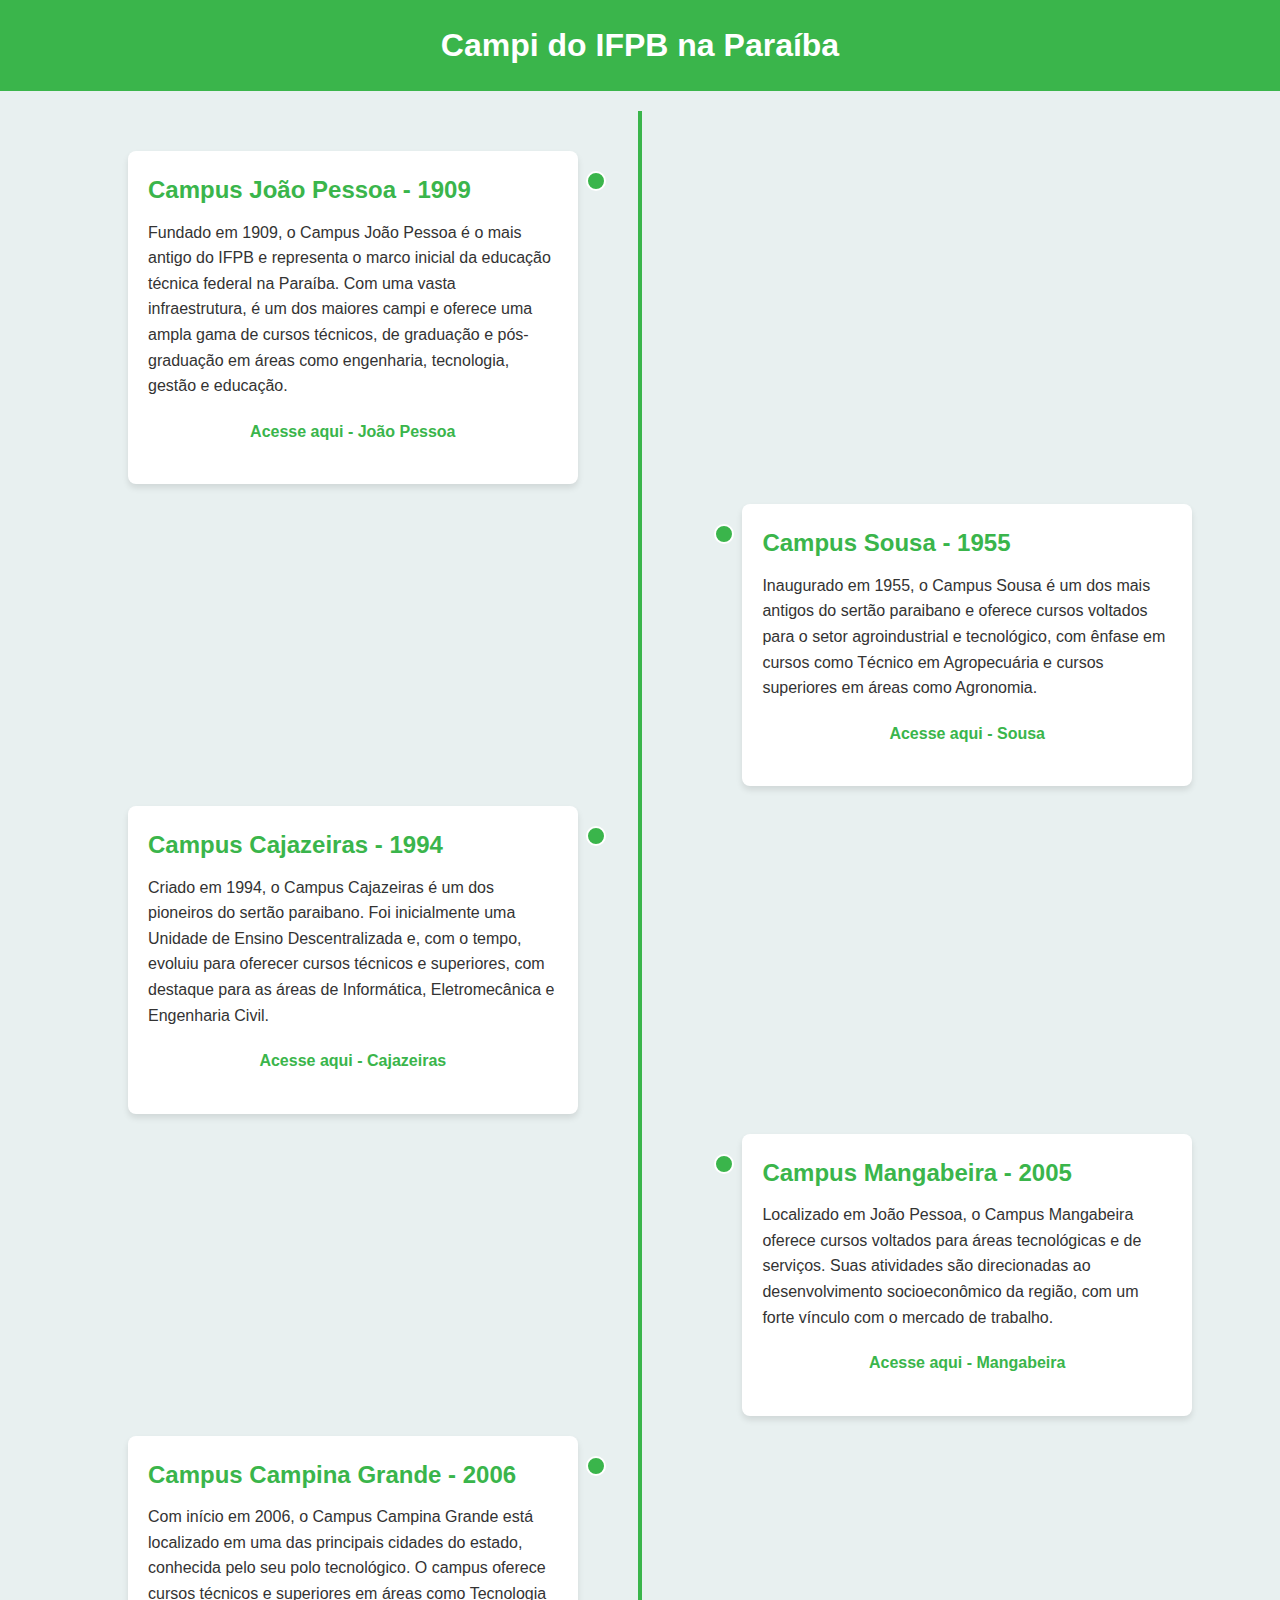
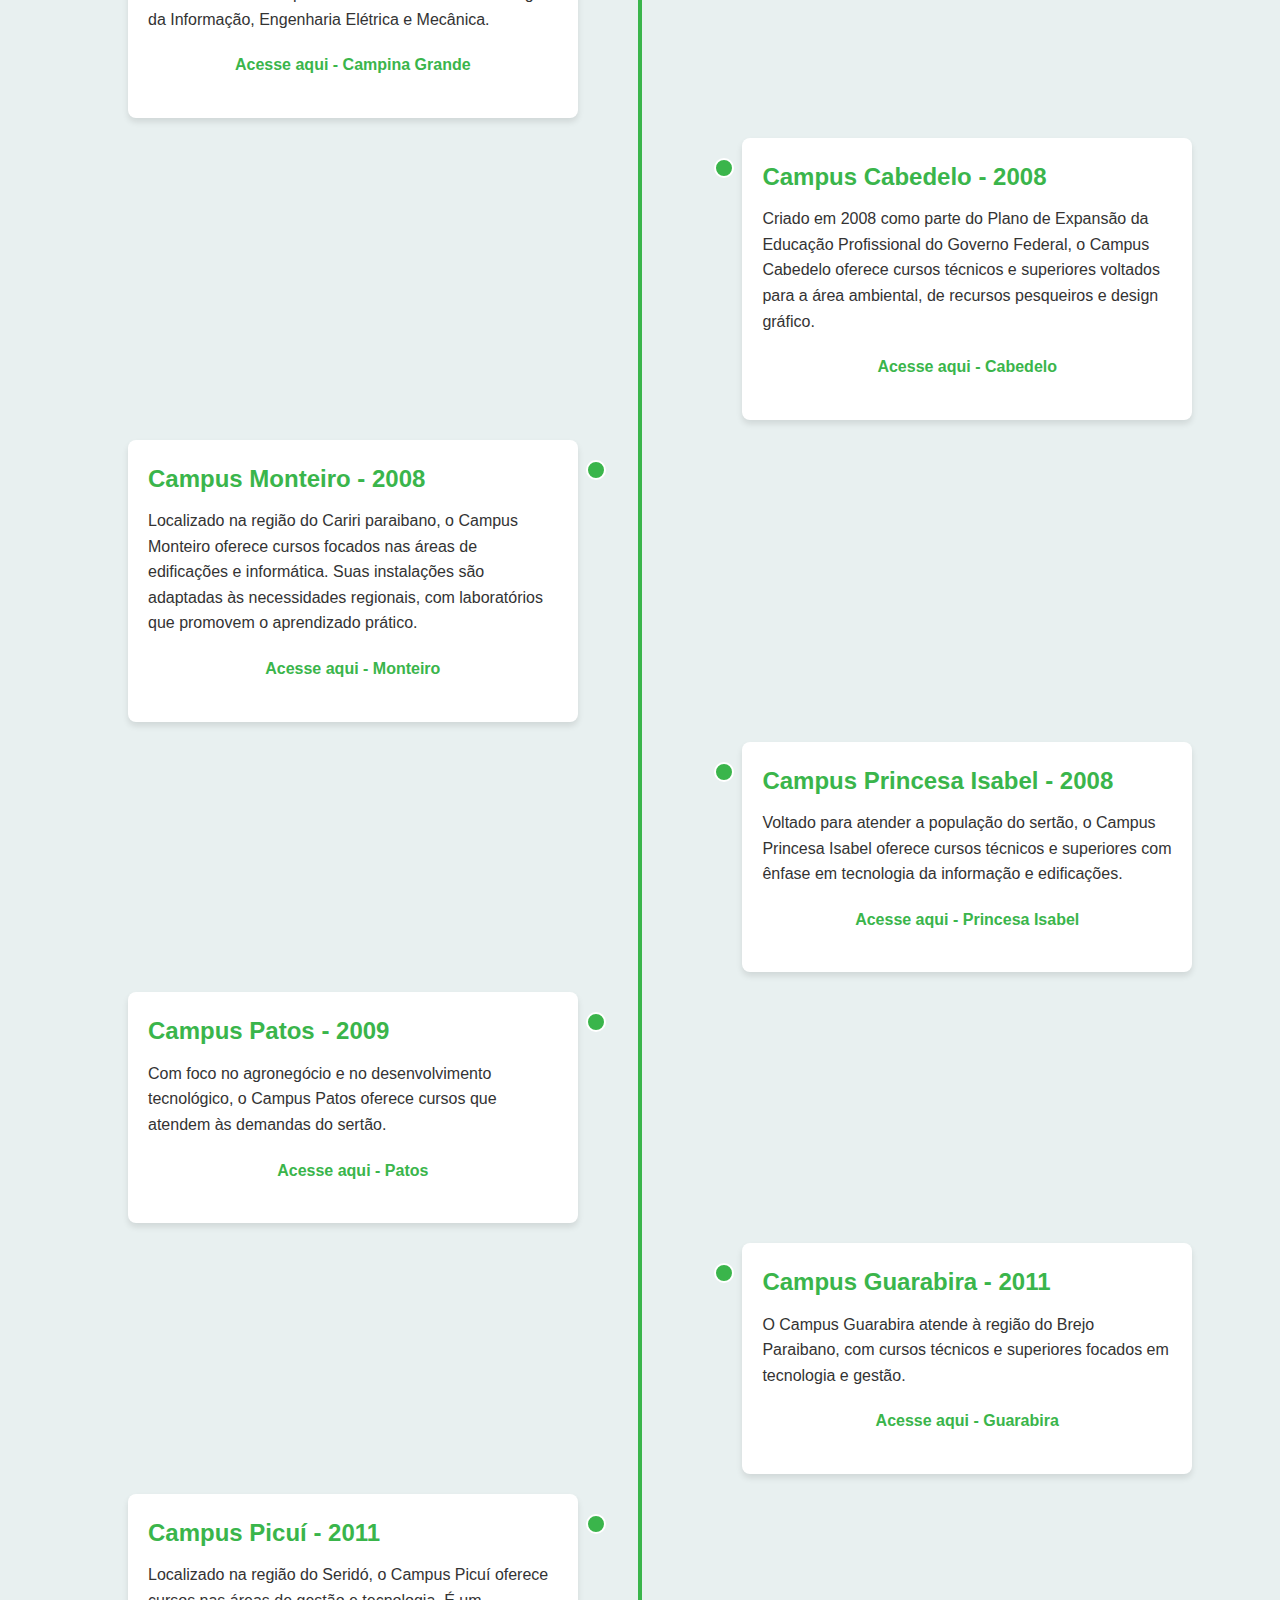
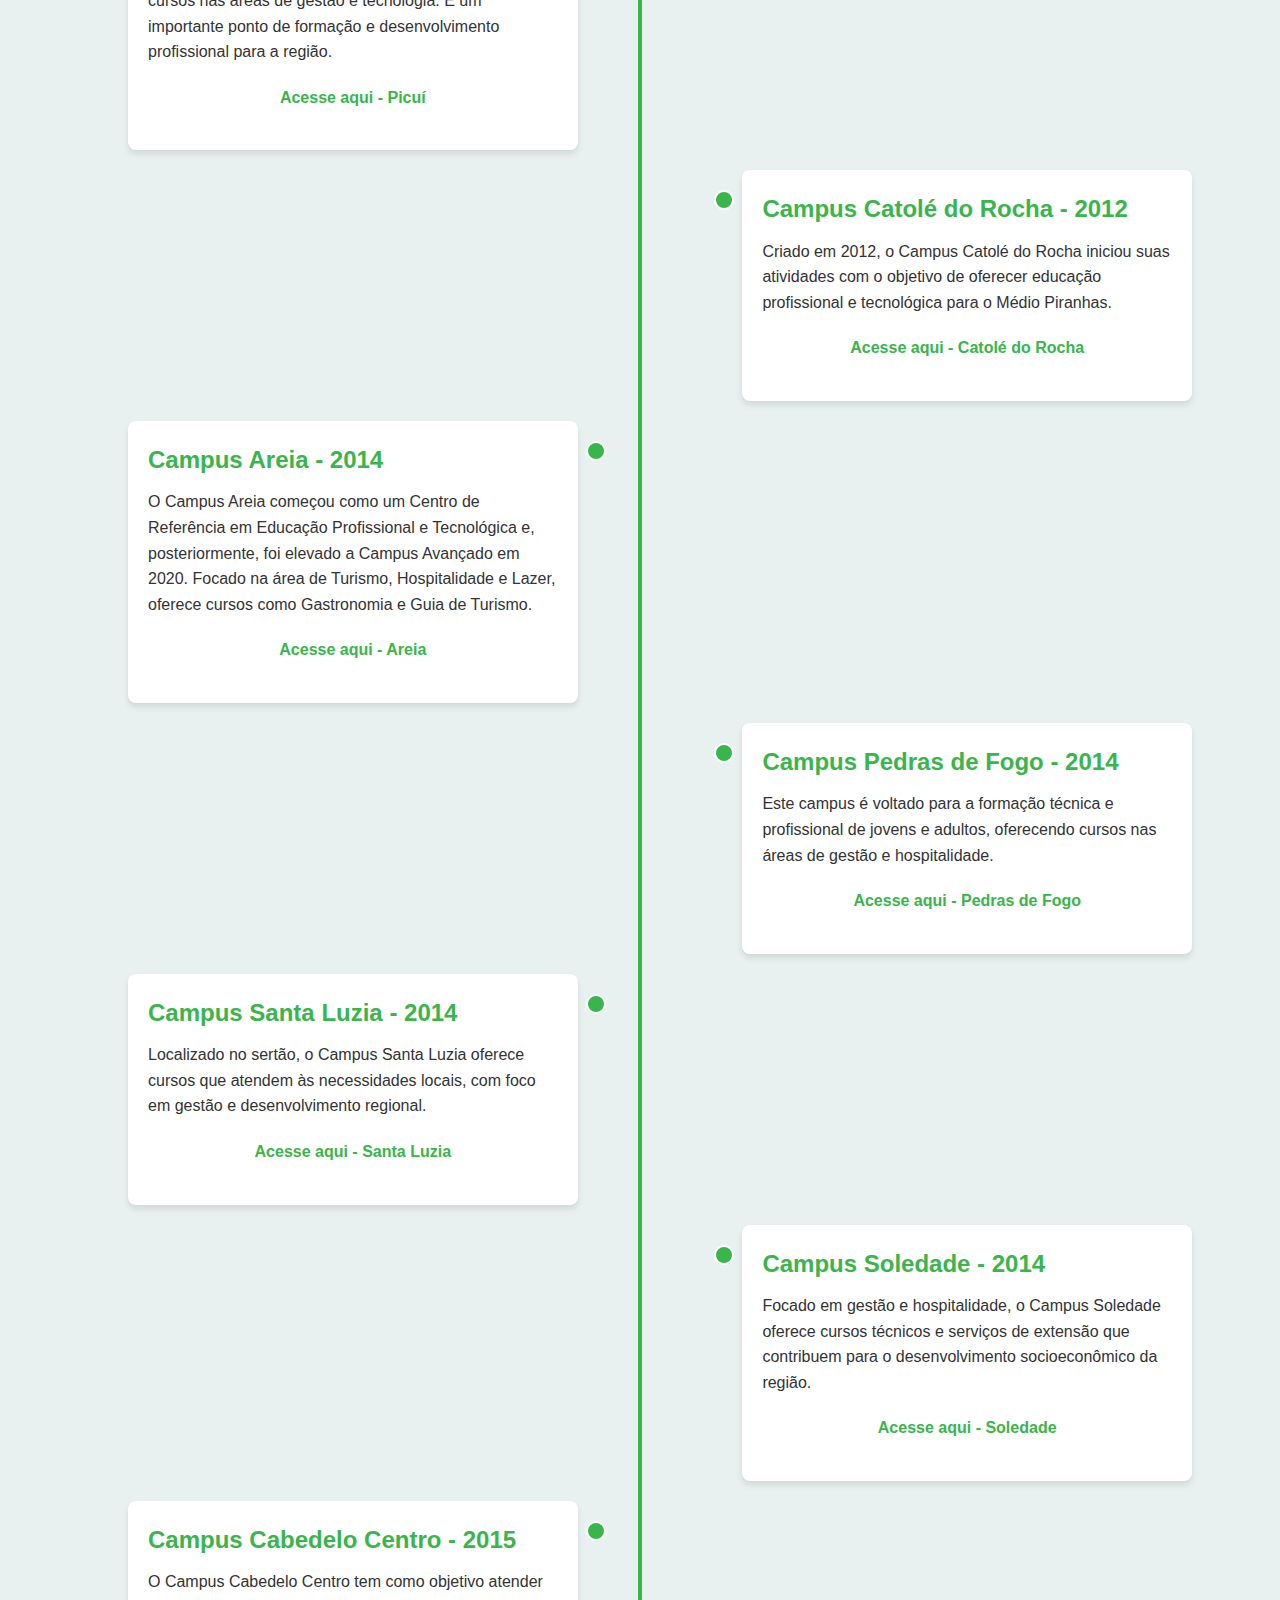
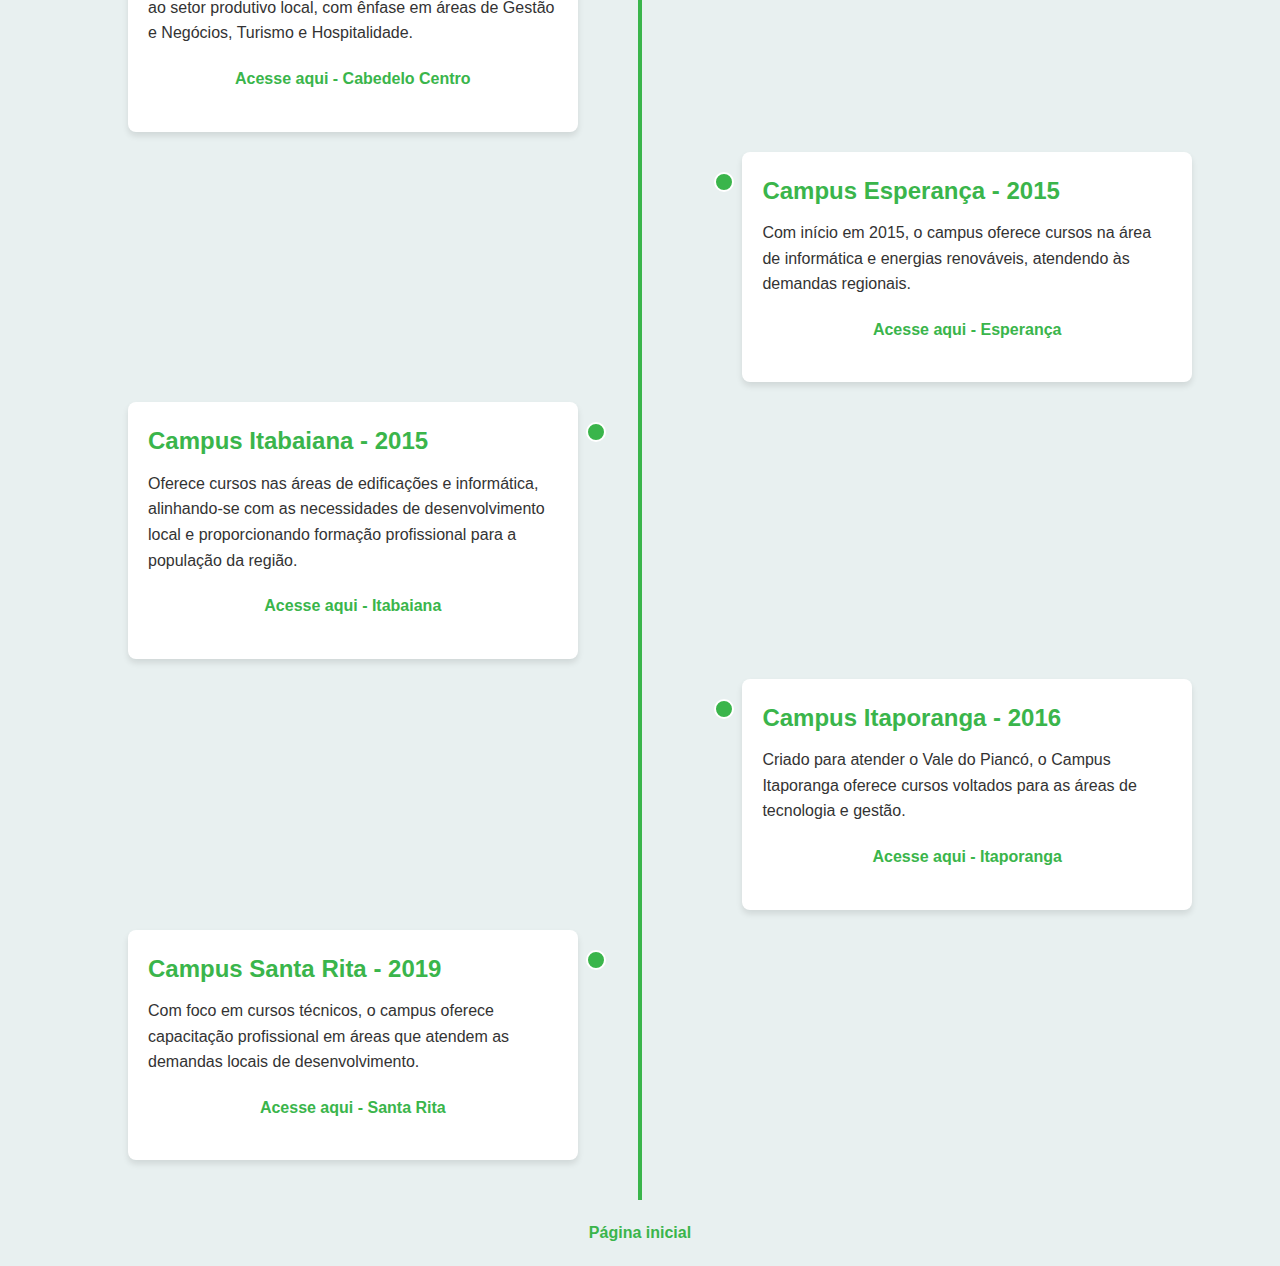
==== commit e6224a94: "Correção do html" ====
--- a/linhadotempo.html
+++ b/linhadotempo.html
@@ -4,244 +4,248 @@
     <meta charset="UTF-8" />
     <meta name="viewport" content="width=device-width, initial-scale=1.0" />
     <title>Campi do IFPB</title>
+    <link rel="stylesheet" href="linhadotempo.css" />
   </head>
   <body>
     <h1>Campi do IFPB na Paraíba</h1>
-
-    <div>
-      <h2>Campus João Pessoa - 1909</h2>
-      <p>
-        Descrição: Fundado em 1909, o Campus João Pessoa é o
-        mais antigo do IFPB e representa o marco inicial da educação técnica
-        federal na Paraíba. Com uma vasta infraestrutura, é um dos maiores campi
-        e oferece uma ampla gama de cursos técnicos, de graduação e
-        pós-graduação em áreas como engenharia, tecnologia, gestão e educação. A
-        estrutura inclui laboratórios de última geração, biblioteca, auditórios
-        e um ambiente de pesquisa robusto, com projetos que alcançam nível
-        nacional e internacional.
-      </p>
+    <div class="timeline">
+      <div>
+        <h2>Campus João Pessoa - 1909</h2>
+        <p>
+          Fundado em 1909, o Campus João Pessoa é o mais antigo do IFPB e
+          representa o marco inicial da educação técnica federal na Paraíba. Com
+          uma vasta infraestrutura, é um dos maiores campi e oferece uma ampla
+          gama de cursos técnicos, de graduação e pós-graduação em áreas como
+          engenharia, tecnologia, gestão e educação.
+          <a href="https://www.ifpb.edu.br/joaopessoa" target="_blank">
+            Acesse aqui - João Pessoa</a
+          >
+        </p>
+      </div>
+      <div>
+        <h2>Campus Sousa - 1955</h2>
+        <p>
+          Inaugurado em 1955, o Campus Sousa é um dos mais antigos do sertão
+          paraibano e oferece cursos voltados para o setor agroindustrial e
+          tecnológico, com ênfase em cursos como Técnico em Agropecuária e
+          cursos superiores em áreas como Agronomia.
+          <a href="https://www.ifpb.edu.br/sousa" target="_blank">
+            Acesse aqui - Sousa</a
+          >
+        </p>
+      </div>
+      <div>
+        <h2>Campus Cajazeiras - 1994</h2>
+        <p>
+          Criado em 1994, o Campus Cajazeiras é um dos pioneiros do sertão
+          paraibano. Foi inicialmente uma Unidade de Ensino Descentralizada e,
+          com o tempo, evoluiu para oferecer cursos técnicos e superiores, com
+          destaque para as áreas de Informática, Eletromecânica e Engenharia
+          Civil.
+          <a href="https://www.ifpb.edu.br/cajazeiras" target="_blank">
+            Acesse aqui - Cajazeiras</a
+          >
+        </p>
+      </div>
+      <div>
+        <h2>Campus Mangabeira - 2005</h2>
+        <p>
+          Localizado em João Pessoa, o Campus Mangabeira oferece cursos voltados
+          para áreas tecnológicas e de serviços. Suas atividades são
+          direcionadas ao desenvolvimento socioeconômico da região, com um forte
+          vínculo com o mercado de trabalho.
+          <a href="https://www.ifpb.edu.br/mangabeira" target="_blank">
+            Acesse aqui - Mangabeira</a
+          >
+        </p>
+      </div>
+      <div>
+        <h2>Campus Campina Grande - 2006</h2>
+        <p>
+          Com início em 2006, o Campus Campina Grande está localizado em uma das
+          principais cidades do estado, conhecida pelo seu polo tecnológico. O
+          campus oferece cursos técnicos e superiores em áreas como Tecnologia
+          da Informação, Engenharia Elétrica e Mecânica.
+          <a href="https://www.ifpb.edu.br/campinagrande" target="_blank">
+            Acesse aqui - Campina Grande</a
+          >
+        </p>
+      </div>
+      <div>
+        <h2>Campus Cabedelo - 2008</h2>
+        <p>
+          Criado em 2008 como parte do Plano de Expansão da Educação
+          Profissional do Governo Federal, o Campus Cabedelo oferece cursos
+          técnicos e superiores voltados para a área ambiental, de recursos
+          pesqueiros e design gráfico.
+          <a href="https://www.ifpb.edu.br/cabedelo" target="_blank">
+            Acesse aqui - Cabedelo</a
+          >
+        </p>
+      </div>
+      <div>
+        <h2>Campus Monteiro - 2008</h2>
+        <p>
+          Localizado na região do Cariri paraibano, o Campus Monteiro oferece
+          cursos focados nas áreas de edificações e informática. Suas
+          instalações são adaptadas às necessidades regionais, com laboratórios
+          que promovem o aprendizado prático.
+          <a href="https://www.ifpb.edu.br/monteiro" target="_blank">
+            Acesse aqui - Monteiro</a
+          >
+        </p>
+      </div>
+      <div>
+        <h2>Campus Princesa Isabel - 2008</h2>
+        <p>
+          Voltado para atender a população do sertão, o Campus Princesa Isabel
+          oferece cursos técnicos e superiores com ênfase em tecnologia da
+          informação e edificações.
+          <a href="https://www.ifpb.edu.br/princesaisabel" target="_blank">
+            Acesse aqui - Princesa Isabel</a
+          >
+        </p>
+      </div>
+      <div>
+        <h2>Campus Patos - 2009</h2>
+        <p>
+          Com foco no agronegócio e no desenvolvimento tecnológico, o Campus
+          Patos oferece cursos que atendem às demandas do sertão.
+          <a href="https://www.ifpb.edu.br/patos" target="_blank">
+            Acesse aqui - Patos</a
+          >
+        </p>
+      </div>
+      <div>
+        <h2>Campus Guarabira - 2011</h2>
+        <p>
+          O Campus Guarabira atende à região do Brejo Paraibano, com cursos
+          técnicos e superiores focados em tecnologia e gestão.
+          <a href="https://www.ifpb.edu.br/guarabira" target="_blank">
+            Acesse aqui - Guarabira</a
+          >
+        </p>
+      </div>
+      <div>
+        <h2>Campus Picuí - 2011</h2>
+        <p>
+          Localizado na região do Seridó, o Campus Picuí oferece cursos nas
+          áreas de gestão e tecnologia. É um importante ponto de formação e
+          desenvolvimento profissional para a região.
+          <a href="https://www.ifpb.edu.br/picui" target="_blank">
+            Acesse aqui - Picuí</a
+          >
+        </p>
+      </div>
+      <div>
+        <h2>Campus Catolé do Rocha - 2012</h2>
+        <p>
+          Criado em 2012, o Campus Catolé do Rocha iniciou suas atividades com o
+          objetivo de oferecer educação profissional e tecnológica para o Médio
+          Piranhas.
+          <a href="https://www.ifpb.edu.br/catoledorocha" target="_blank">
+            Acesse aqui - Catolé do Rocha</a
+          >
+        </p>
+      </div>
+      <div>
+        <h2>Campus Areia - 2014</h2>
+        <p>
+          O Campus Areia começou como um Centro de Referência em Educação
+          Profissional e Tecnológica e, posteriormente, foi elevado a Campus
+          Avançado em 2020. Focado na área de Turismo, Hospitalidade e Lazer,
+          oferece cursos como Gastronomia e Guia de Turismo.
+          <a href="https://www.ifpb.edu.br/areia" target="_blank">
+            Acesse aqui - Areia</a
+          >
+        </p>
+      </div>
+      <div>
+        <h2>Campus Pedras de Fogo - 2014</h2>
+        <p>
+          Este campus é voltado para a formação técnica e profissional de jovens
+          e adultos, oferecendo cursos nas áreas de gestão e hospitalidade.
+          <a href="https://www.ifpb.edu.br/pedrasdefogo" target="_blank">
+            Acesse aqui - Pedras de Fogo</a
+          >
+        </p>
+      </div>
+      <div>
+        <h2>Campus Santa Luzia - 2014</h2>
+        <p>
+          Localizado no sertão, o Campus Santa Luzia oferece cursos que atendem
+          às necessidades locais, com foco em gestão e desenvolvimento regional.
+          <a href="https://www.ifpb.edu.br/santaluzia" target="_blank">
+            Acesse aqui - Santa Luzia</a
+          >
+        </p>
+      </div>
+      <div>
+        <h2>Campus Soledade - 2014</h2>
+        <p>
+          Focado em gestão e hospitalidade, o Campus Soledade oferece cursos
+          técnicos e serviços de extensão que contribuem para o desenvolvimento
+          socioeconômico da região.
+          <a href="https://www.ifpb.edu.br/soledade" target="_blank">
+            Acesse aqui - Soledade</a
+          >
+        </p>
+      </div>
+      <div>
+        <h2>Campus Cabedelo Centro - 2015</h2>
+        <p>
+          O Campus Cabedelo Centro tem como objetivo atender ao setor produtivo
+          local, com ênfase em áreas de Gestão e Negócios, Turismo e
+          Hospitalidade.
+          <a href="https://www.ifpb.edu.br/cabedelocentro" target="_blank">
+            Acesse aqui - Cabedelo Centro</a
+          >
+        </p>
+      </div>
+      <div>
+        <h2>Campus Esperança - 2015</h2>
+        <p>
+          Com início em 2015, o campus oferece cursos na área de informática e
+          energias renováveis, atendendo às demandas regionais.
+          <a href="https://www.ifpb.edu.br/esperanca" target="_blank">
+            Acesse aqui - Esperança</a
+          >
+        </p>
+      </div>
+      <div>
+        <h2>Campus Itabaiana - 2015</h2>
+        <p>
+          Oferece cursos nas áreas de edificações e informática, alinhando-se
+          com as necessidades de desenvolvimento local e proporcionando formação
+          profissional para a população da região.
+          <a href="https://www.ifpb.edu.br/itabaiana" target="_blank">
+            Acesse aqui - Itabaiana</a
+          >
+        </p>
+      </div>
+      <div>
+        <h2>Campus Itaporanga - 2016</h2>
+        <p>
+          Criado para atender o Vale do Piancó, o Campus Itaporanga oferece
+          cursos voltados para as áreas de tecnologia e gestão.
+          <a href="https://www.ifpb.edu.br/itaporanga" target="_blank">
+            Acesse aqui - Itaporanga</a
+          >
+        </p>
+      </div>
+      <div>
+        <h2>Campus Santa Rita - 2019</h2>
+        <p>
+          Com foco em cursos técnicos, o campus oferece capacitação profissional
+          em áreas que atendem as demandas locais de desenvolvimento.
+          <a href="https://www.ifpb.edu.br/santarita" target="_blank">
+            Acesse aqui - Santa Rita</a
+          >
+        </p>
+      </div>
     </div>
-
-    <div>
-      <h2>Campus Sousa - 1955</h2>
-      <p>
-        Descrição: Inaugurado em 1955, o Campus Sousa é um dos
-        mais antigos do sertão paraibano e oferece cursos voltados para o setor
-        agroindustrial e tecnológico, com ênfase em cursos como Técnico em
-        Agropecuária e cursos superiores em áreas como Agronomia. O campus é
-        conhecido por suas instalações que incluem laboratórios de pesquisa,
-        áreas experimentais de cultivo e instalações que apoiam o ensino prático
-        e científico, essencial para a economia agrícola local.
-      </p>
-    </div>
-
-    <div>
-      <h2>Campus Cajazeiras - 1994</h2>
-      <p>
-        Descrição: Criado em 1994, o Campus Cajazeiras é um dos
-        pioneiros do sertão paraibano. Foi inicialmente uma Unidade de Ensino
-        Descentralizada e, com o tempo, evoluiu para oferecer cursos técnicos e
-        superiores, com destaque para as áreas de Informática, Eletromecânica e
-        Engenharia Civil. O campus desempenha um papel importante na
-        transformação socioeconômica da região, fornecendo mão de obra
-        qualificada para diversos setores.
-      </p>
-    </div>
-
-    <div>
-      <h2>Campus Mangabeira - 2005</h2>
-      <p>
-        Descrição: Localizado em João Pessoa, o Campus
-        Mangabeira oferece cursos voltados para áreas tecnológicas e de
-        serviços. Suas atividades são direcionadas ao desenvolvimento
-        socioeconômico da região, com um forte vínculo com o mercado de
-        trabalho. O campus promove também atividades de extensão e formação
-        continuada, especialmente para jovens e adultos.
-      </p>
-    </div>
-
-    <div>
-      <h2>Campus Campina Grande - 2006</h2>
-      <p>
-        Descrição: Com início em 2006, o Campus Campina Grande
-        está localizado em uma das principais cidades do estado, conhecida pelo
-        seu polo tecnológico. O campus oferece cursos técnicos e superiores em
-        áreas como Tecnologia da Informação, Engenharia Elétrica e Mecânica. A
-        infraestrutura conta com modernos laboratórios de eletrônica, automação
-        e informática, posicionando-se como um centro de referência em inovação
-        e tecnologia.
-      </p>
-    </div>
-    
-    <div>
-      <h2>Campus Cabedelo - 2008</h2>
-      <p>
-        Descrição: Criado em 2008 como parte do Plano de
-        Expansão da Educação Profissional do Governo Federal, o Campus Cabedelo
-        oferece cursos técnicos e superiores voltados para a área ambiental, de
-        recursos pesqueiros e design gráfico. Com uma localização próxima ao
-        litoral, o campus possui laboratórios especializados e é também um polo
-        de ensino a distância, ampliando seu alcance para além da região
-        metropolitana de João Pessoa.
-      </p>
-    </div>
-
-    <div>
-      <h2>Campus Monteiro - 2008</h2>
-      <p>
-        Descrição: Localizado na região do Cariri paraibano, o
-        Campus Monteiro oferece cursos focados nas áreas de edificações e
-        informática. Suas instalações são adaptadas às necessidades regionais,
-        com laboratórios que promovem o aprendizado prático. Além dos cursos
-        técnicos, o campus contribui para o desenvolvimento econômico local,
-        atendendo à demanda por profissionais qualificados em construções e
-        tecnologia.
-      </p>
-    </div>
-
-    <div>
-      <h2>Campus Princesa Isabel - 2008</h2>
-      <p>
-        Descrição: Voltado para atender a população do sertão,
-        o Campus Princesa Isabel oferece cursos técnicos e superiores com ênfase
-        em tecnologia da informação e edificações. A infraestrutura é composta
-        por laboratórios de informática e edificações, promovendo a formação de
-        profissionais que atendam as necessidades locais e regionais.
-      </p>
-    </div>
-
-    <div>
-      <h2>Campus Patos - 2009</h2>
-      <p>
-        Descrição: Com foco no agronegócio e no desenvolvimento
-        tecnológico, o Campus Patos oferece cursos que atendem às demandas do
-        sertão. Suas atividades incluem a formação em áreas como segurança do
-        trabalho e eletromecânica, fortalecendo a presença do IFPB na região e
-        impulsionando o desenvolvimento econômico local.
-      </p>
-    </div>
-
-    <div>
-      <h2>Campus Guarabira - 2011</h2>
-      <p>
-        Descrição: O Campus Guarabira atende à região do Brejo
-        Paraibano, com cursos técnicos e superiores focados em tecnologia e
-        gestão. A instituição busca fornecer educação de qualidade e promover o
-        desenvolvimento econômico local, sendo um importante centro de formação
-        técnica e tecnológica na região.
-      </p>
-    </div>
-
-    <div>
-      <h2>Campus Picuí - 2011</h2>
-      <p>
-        Descrição: Localizado na região do Seridó, o Campus
-        Picuí oferece cursos nas áreas de gestão e tecnologia. É um importante
-        ponto de formação e desenvolvimento profissional para a região, com
-        infraestrutura que inclui laboratórios de informática e gestão,
-        alinhados com o perfil econômico da área.
-      </p>
-    </div>
-
-    <div>
-      <h2>Campus Catolé do Rocha - 2012</h2>
-      <p>
-        Descrição: Criado em 2012, o Campus Catolé do Rocha
-        iniciou suas atividades com o objetivo de oferecer educação profissional
-        e tecnológica para o Médio Piranhas. Atualmente, oferece cursos nas
-        áreas de gestão e informática, contribuindo para a qualificação da mão
-        de obra local.
-      </p>
-    </div>
-
-    <div>
-      <h2>Campus Areia - 2014</h2>
-      <p>
-        Descrição: O Campus Areia começou como um Centro de
-        Referência em Educação Profissional e Tecnológica e, posteriormente, foi
-        elevado a Campus Avançado em 2020. Focado na área de Turismo,
-        Hospitalidade e Lazer, oferece cursos como Gastronomia e Guia de
-        Turismo, atendendo ao perfil turístico do Brejo Paraibano.
-      </p>
-    </div>
-
-    <div>
-      <h2>Campus Pedras de Fogo - 2014</h2>
-      <p>
-        Descrição: Este campus é voltado para a formação
-        técnica e profissional de jovens e adultos, oferecendo cursos nas áreas
-        de gestão e hospitalidade. A instituição desempenha um papel importante
-        no desenvolvimento social e econômico da região.
-      </p>
-    </div>
-
-    <div>
-      <h2>Campus Santa Luzia - 2014</h2>
-      <p>
-        Descrição: Localizado no sertão, o Campus Santa Luzia
-        oferece cursos que atendem às necessidades locais, com foco em gestão e
-        desenvolvimento regional. Suas instalações são voltadas para o ensino
-        técnico e a formação profissional de qualidade.
-      </p>
-    </div>
-
-    <div>
-      <h2>Campus Soledade - 2014</h2>
-      <p>
-        Descrição: Focado em gestão e hospitalidade, o Campus
-        Soledade oferece cursos técnicos e serviços de extensão que contribuem
-        para o desenvolvimento socioeconômico da região.
-      </p>
-    </div>
-
-    <div>
-      <h2>Campus Cabedelo Centro - 2015</h2>
-      <p>
-        Descrição: O Campus Cabedelo Centro tem como objetivo
-        atender ao setor produtivo local, com ênfase em áreas de Gestão e
-        Negócios, Turismo e Hospitalidade. Além disso, o campus desenvolve
-        atividades de extensão voltadas para comunidades tradicionais,
-        proporcionando maior inserção no mundo do trabalho.
-      </p>
-    </div>
-
-    <div>
-      <h2>Campus Esperança - 2015</h2>
-      <p>
-        Descrição: Com início em 2015, o campus oferece cursos
-        na área de informática e energias renováveis, atendendo às demandas
-        regionais. A sede própria foi inaugurada em 2021, melhorando ainda mais
-        a infraestrutura para os alunos.
-      </p>
-    </div>
-
-    <div>
-      <h2>Campus Itabaiana - 2015</h2>
-      <p>
-        Descrição: Oferece cursos nas áreas de edificações e
-        informática, alinhando-se com as necessidades de desenvolvimento local e
-        proporcionando formação profissional para a população da região.
-      </p>
-    </div>
-
-    <div>
-      <h2>Campus Itaporanga - 2016</h2>
-      <p>
-        Descrição: Criado para atender o Vale do Piancó, o
-        Campus Itaporanga oferece cursos voltados para as áreas de tecnologia e
-        gestão. O campus tem uma infraestrutura que suporta cursos técnicos e
-        superiores, voltados para o desenvolvimento regional.
-      </p>
-    </div>
-
-    <div>
-      <h2>Campus Santa Rita - 2019</h2>
-      <p>
-        Descrição: Com foco em cursos técnicos, o campus
-        oferece capacitação profissional em áreas que atendem as demandas locais
-        de desenvolvimento. A infraestrutura do campus está em constante
-        aprimoramento para atender aos alunos da melhor forma possível.
-      </p>
-    </div>
+    <article>
+      <a href="index.html">Página inicial</a>
+    </article>
   </body>
 </html>
--- a/linhadotempo.css
+++ b/linhadotempo.css
@@ -0,0 +1,92 @@
+body {
+  font-family: Arial, sans-serif;
+  background-color: #e8f0f0;
+  margin: 0;
+  padding: 0;
+  line-height: 1.6;
+}
+
+h1 {
+  background-color: #3ab54b;
+  color: #ffffff;
+  text-align: center;
+  padding: 20px;
+  margin: 0;
+  font-size: 2em;
+}
+
+.timeline {
+  position: relative;
+  margin: 20px auto;
+  padding: 20px 0;
+  width: 80%;
+}
+
+.timeline::before {
+  content: "";
+  position: absolute;
+  top: 0;
+  bottom: 0;
+  left: 50%;
+  width: 4px;
+  background-color: #3ab54b;
+  transform: translateX(-50%);
+}
+
+.timeline div {
+  position: relative;
+  margin: 20px 0;
+  background-color: #ffffff;
+  border-radius: 8px;
+  padding: 20px;
+  box-shadow: 0 4px 6px rgba(0, 0, 0, 0.1);
+  width: 40%;
+}
+
+.timeline div:nth-child(odd) {
+  left: 0;
+}
+
+.timeline div:nth-child(even) {
+  left: 60%;
+}
+
+.timeline div::before {
+  content: "";
+  position: absolute;
+  top: 20px;
+  width: 16px;
+  height: 16px;
+  background-color: #3ab54b;
+  border: 2px solid #ffffff;
+  border-radius: 50%;
+}
+
+.timeline div:nth-child(odd)::before {
+  right: -28px;
+}
+
+.timeline div:nth-child(even)::before {
+  left: -28px;
+}
+
+h2 {
+  font-size: 1.5em;
+  margin: 0 0 10px 0;
+  color: #3ab54b;
+}
+
+p {
+  font-size: 1em;
+  margin: 0;
+  color: #333333;
+}
+
+a {
+  display: block;
+  margin: 20px auto;
+  text-align: center;
+  text-decoration: none;
+  color: #3ab54b;
+  font-weight: bold;
+}
